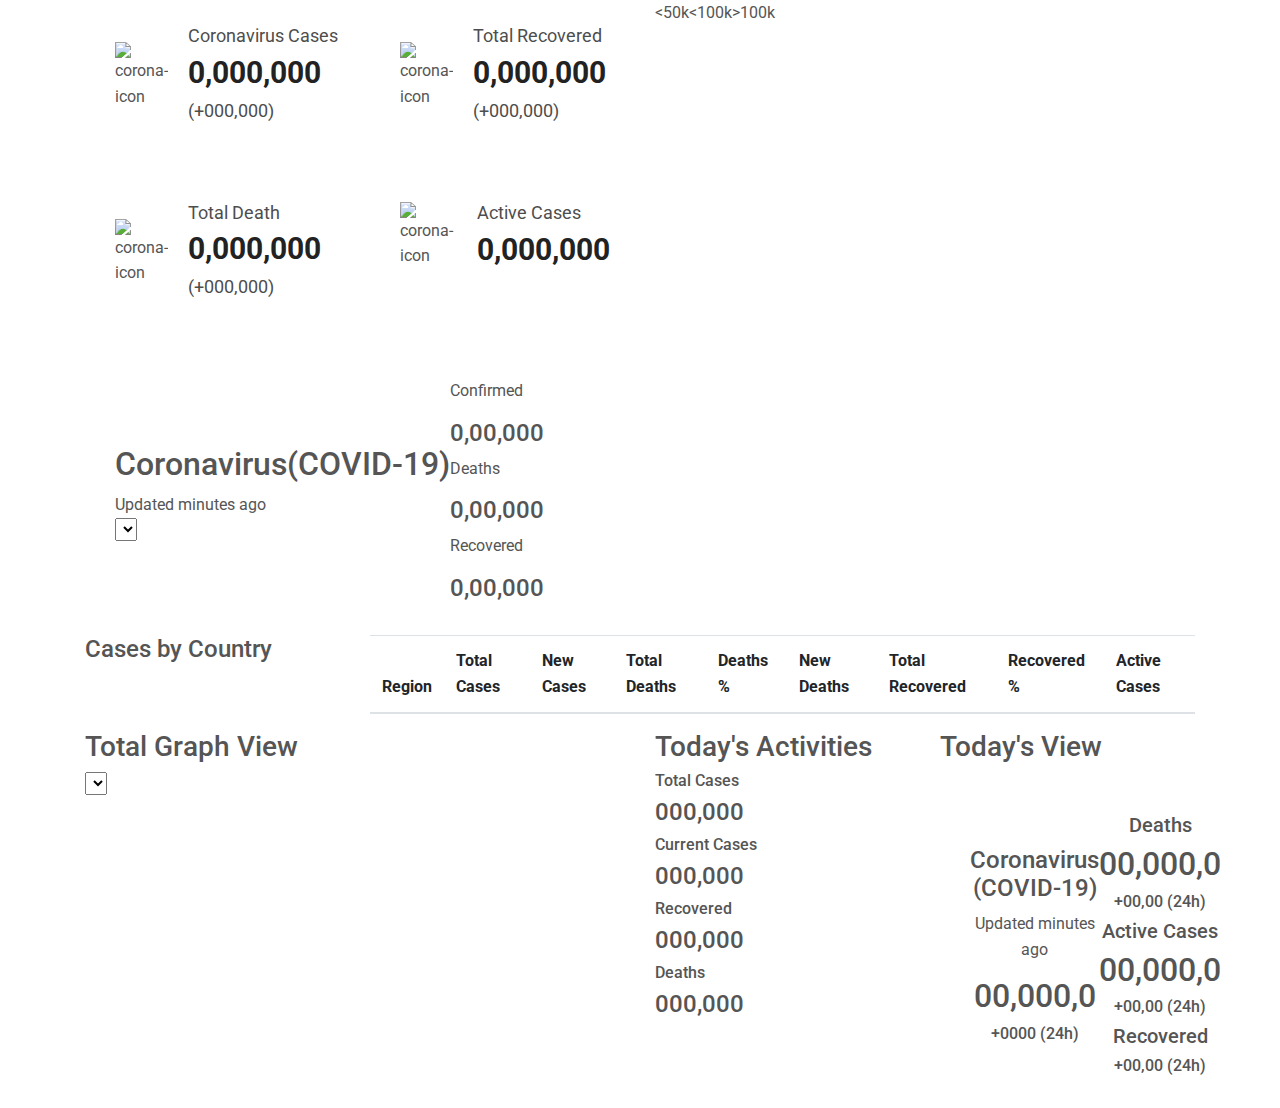
==== DashBoard.html @ 02eff882 "Almost done with the Dashboard and map page with API and effects implemented" ====
<!DOCTYPE html>
<html lang="en">

<head>
    <meta charset="UTF-8">
    <meta name="viewport" content="width=device-width, initial-scale=1.0">
    <meta http-equiv="X-UA-Compatible" content="ie=edge">
    <title>Jibanu - Coronavirus Stats Dashboard Template</title>

    <!--== Favicon ==-->
    <link rel="shortcut icon" href="assets/img/favicon.ico" type="image/x-icon"/>

    <!--== Google Fonts ==-->
    <link href="https://fonts.googleapis.com/css2?family=Roboto:ital,wght@0,400;0,500;0,700;0,900;1,300;1,400&display=swap" rel="stylesheet">

    <!-- build:css assets/css/app.min.css -->
    <!--== jqvmap Min CSS ==-->
    <link href="CSS/" rel="stylesheet" />
    <!--== ChartJS Min CSS ==-->
    <link href="CSS/chart.min.css" rel="stylesheet" />
    <!--== DataTables Min CSS ==-->
    <link href="CSS/datatables.min.css" rel="stylesheet" />
    <!--== Select2 Min CSS ==-->
    <link href="CSS/select2.min.css" rel="stylesheet" />
    <!--== Bootstrap Min CSS ==-->
    <link href="CSS/bootstrap.min.css" rel="stylesheet" />

    <!--== Main Style CSS ==-->
    <link href="CSS/style.css" rel="stylesheet" />
    <!-- endbuild -->

    <!--[if lt IE 9]>
    <script src="//oss.maxcdn.com/html5shiv/3.7.2/html5shiv.min.js"></script>
    <script src="//oss.maxcdn.com/respond/1.4.2/respond.min.js"></script>
    <![endif]-->
</head>

<body>
    <!--== Start Main Content Wrapper ==-->
    <main class="main-content-wrapper">
        <div class="content-section-1">
            <div class="container">
                <div class="row">
                    <div class="col-xl-6">
                        <div class="row mtn-25 worldwide-stats">
                            <div class="col-md-6">
                                <div class="tracker-block-style-1">
                                    <div class="tracker-block">
                                        <div class="tracker-block__icon">
                                            <img src="img/corona-icon-red.png" alt="corona-icon" />
                                        </div>
                                        <div class="tracker-block__content">
                                            <h4>Coronavirus Cases</h4>
                                            <h2><span class="cases-no infected">0,000,000</span> <span
                                                    class="new-no">(+<span class="today_infected">000,000</span>)</span>
                                            </h2>
                                        </div>
                                    </div>
                                </div>
                            </div>

                            <div class="col-md-6">
                                <div class="tracker-block-style-1">
                                    <div class="tracker-block">
                                        <div class="tracker-block__icon">
                                            <img src="img/corona-icon-green.png" alt="corona-icon" />
                                        </div>
                                        <div class="tracker-block__content">
                                            <h4>Total Recovered</h4>
                                            <h2><span class="cases-no recovered">0,000,000</span> <span
                                                    class="new-no">(+<span
                                                        class="today_recovered">000,000</span>)</span>
                                            </h2>
                                        </div>
                                    </div>
                                </div>
                            </div>

                            <div class="col-md-6">
                                <div class="tracker-block-style-1">
                                    <div class="tracker-block">
                                        <div class="tracker-block__icon">
                                            <img src="img/corona-icon-red.png" alt="corona-icon" />
                                        </div>
                                        <div class="tracker-block__content">
                                            <h4>Total Death</h4>
                                            <h2><span class="cases-no deaths">0,000,000</span> <span
                                                    class="new-no">(+<span class="today_deaths">000,000</span>)</span>
                                            </h2>
                                        </div>
                                    </div>
                                </div>
                            </div>

                            <div class="col-md-6">
                                <div class="tracker-block-style-1">
                                    <div class="tracker-block">
                                        <div class="tracker-block__icon">
                                            <img src="img/corona-icon-red.png" alt="corona-icon" />
                                        </div>
                                        <div class="tracker-block__content">
                                            <h4>Active Cases</h4>
                                            <h2><span class="cases-no current_cases">0,000,000</span></h2>
                                        </div>
                                    </div>
                                </div>
                            </div>
                        </div>

                        <div class="row">
                            <div class="col-12 country-choose-stats">
                                <div class="tracker-block tracker-block--2">
                                    <div class="tracker-block__header with-option">
                                        <div class="section-head">
                                            <h2>Coronavirus(COVID-19)</h2>
                                            <p>Updated <span class="last-update"></span> minutes ago</p>
                                        </div>
                                        <div class="select-country">
                                            <label for="select1" class="sr-only">Country</label>
                                            <select class="country" id="select1" name="country"></select>
                                        </div>
                                    </div>

                                    <div class="tracker-block__body">
                                        <div class="track-item">
                                            <p class="track-item__title">Confirmed</p>
                                            <h4 class="track-item__no infected">0,00,000</h4>
                                        </div>

                                        <div class="track-item">
                                            <p class="track-item__title track-item__title-deaths">Deaths</p>
                                            <h4 class="track-item__no deaths">0,00,000</h4>
                                        </div>

                                        <div class="track-item">
                                            <p class="track-item__title track-item__title-recovered">Recovered</p>
                                            <h4 class="track-item__no recovered">0,00,000</h4>
                                        </div>
                                    </div>
                                </div>
                            </div>
                        </div>
                    </div>

                    <div class="col-xl-6">
                        <div class="map-status-wrap" id="map-status-report">
                            <div class="map-status-colors">
                                <ul class="colors d-flex">
                                    <li><span class="min"></span>&#60;50k</li>
                                    <li><span class="mid"></span>&#60;100k</li>
                                    <li><span class="max"></span>&#62;100k</li>
                                </ul>
                            </div>

                            <div class="map-status" id="map-status"></div>
                        </div>
                    </div>
                </div>
            </div>
        </div>

        <div class="content-section-2">
            <div class="container">
                <div class="row">
                    <div class="col-lg-3">
                        <div class="cases-by-country" id="cases-by-country">
                            <div class="cases-by-country__top">
                                <div class="header-content d-flex">
                                    <h4>Cases by Country</h4>
                                </div>
                            </div>

                            <div class="cases-by-country__bottom">
                                <ul class="cases-country-lists"></ul>
                            </div>
                        </div>
                    </div>

                    <div class="col-lg-9">
                        <div class="list-view table-responsive" id="list-view">
                            <table class="list-view__table display table">
                                <thead class="list-view__head">
                                    <tr>
                                        <th>Region</th>
                                        <th>Total Cases</th>
                                        <th>New Cases</th>
                                        <th>Total Deaths</th>
                                        <th>Deaths %</th>
                                        <th>New Deaths</th>
                                        <th>Total Recovered</th>
                                        <th>Recovered %</th>
                                        <th>Active Cases</th>
                                    </tr>
                                </thead>

                                <tbody class="list-view__body"></tbody>
                            </table>
                        </div>
                    </div>
                </div>
            </div>
        </div>

        <div class="content-section-3">
            <div class="container">
                <div class="row">
                    <div class="col-xl-6">
                        <div class="corona-chart-stats report-item mt-0" id="chart-canvas">
                            <div class="chart-status-top">
                                <h3>Total Graph View</h3>

                                <div class="country-select">
                                    <select name="counry"></select>
                                </div>
                            </div>
                            <div class="chart-wrap">
                                <canvas id="chart-canvas" style="width: 100%; height: 100%"></canvas>
                            </div>
                        </div>
                    </div>

                    <div class="col-lg-6 col-xl-3">
                        <div class="today-activities-chart report-item">
                            <h3>Today's Activities</h3>

                            <div class="activities-wrap worldwide-stats">
                                <div class="activities-block">
                                    <div class="activities-block-item">
                                        <h6>Total Cases</h6>
                                        <h4 class="infected">000,000</h4>
                                    </div>
                                    <div class="activities-block-item">
                                        <h6>Current Cases</h6>
                                        <h4 class="current_cases">000,000</h4>
                                    </div>
                                    <div class="activities-block-item">
                                        <h6>Recovered</h6>
                                        <h4 class="recovered">000,000</h4>
                                    </div>
                                    <div class="activities-block-item">
                                        <h6>Deaths</h6>
                                        <h4 class="deaths">000,000</h4>
                                    </div>
                                </div>
                                <div class="charts">
                                    <div class="chart chart--1" data-size="230" data-track-color="#F5F7FB"
                                        data-bar-color="#71A8FF">
                                        <div class="chart chart--2" data-size="175" data-track-color="#FFFFFF"
                                            data-bar-color="#9EC4FF">
                                            <div class="chart chart--3" data-size="120" data-track-color="#FFFFFF"
                                                data-bar-color="#C1D8FC"></div>
                                        </div>
                                    </div>
                                </div>
                            </div>
                        </div>
                    </div>

                    <div class="col-lg-6 col-xl-3">
                        <div class="today-view report-item worldwide-stats">
                            <h3>Today's View</h3>

                            <div class="tracker-block tracker-block--3 text-center">
                                <div class="tracker-block__top">
                                    <h4>Coronavirus (COVID-19)</h4>
                                    <p>Updated <span class="last-update"></span> minutes ago</p>
                                    <h2 class="tracker-block__top-total-cases infected">00,000,0</h2>
                                    <h6 class="new-no">+<span class="today_infected">0000</span> (24h)</h6>
                                </div>

                                <div class="tracker-block__bottom">
                                    <div class="tracker-block__bottom-wrap">
                                        <div class="tracker-block__bottom__item">
                                            <h5 class="tracker-block__bottom__item-title title-deaths">Deaths</h5>
                                            <h2 class="tracker-block__bottom__item-no deaths">00,000,0</h2>
                                            <h6 class="new-no">+<span class="today_deaths">00,00</span> (24h)</h6>
                                        </div>
                                        <div class="tracker-block__bottom__item">
                                            <h5 class="tracker-block__bottom__item-title title-active">Active Cases</h5>
                                            <h2 class="tracker-block__bottom__item-no current_cases">00,000,0</h2>
                                            <h6 class="new-no">+<span class="today_active_cases">00,00</span> (24h)</h6>
                                        </div>
                                    </div>
                                    <div class="tracker-block__bottom__item recovered-item">
                                        <h5 class="tracker-block__bottom__item-title title-recovered">Recovered</h5>
                                        <h2 class="tracker-block__bottom__item-no recovered"></h2>
                                        <h6 class="new-no">+<span class="today_recovered">00,00</span> (24h)</h6>
                                    </div>
                                </div>
                            </div>
                        </div>
                    </div>
                </div>
            </div>
        </div>
    </main>
    <!--== End Main Content Wrapper ==-->

    
    <!--=======================Javascript============================-->
    <!-- build:js assets/js/app.min.js -->
    <!--=== Modernizr Min Js ===-->
    <script src="Javascript/modernizr.min.js"></script>
    <!--=== jQuery Min Js ===-->
    <script src="Javascript/jquery.min.js"></script>
    <!--=== jQuery Migration Min Js ===-->
    <script src="Javascript/jquery-migrate.min.js"></script>
    <!--=== Popper Min Js ===-->
    <script src="Javascript/popper.min.js"></script>
    <!--=== Bootstrap Min Js ===-->
    <script src="Javascript/bootstrap.min.js"></script>
    <!--=== Select2 Min Js ===-->
    <script src="Javascript/select2.full.min.js"></script>
    <!--=== Data Table Min Js ===-->
    <script src="Javascript/datatables.min.js"></script>
    <!--=== ChartJS Min Js ===-->
    <script src="Javascript/chart.min.js"></script>
    <!--=== jQuery Vector Map Min Js ===-->
    <script src="Javascript/jquery.vmap.min.js"></script>
    <!--=== jQuery Vector World Min Js ===-->
    <script src="Javascript/jquery.vmap.world.js"></script>

    <!--=== APP Js ===-->
    <script src="Javascript/api.js"></script>
    <!--=== Active Js ===-->
    <script src="Javascript/active.js"></script>

    <!-- endbuild -->
</body>

</html>
---- CSS/chart.min.css ----
@keyframes chartjs-render-animation{from{opacity:.99}to{opacity:1}}.chartjs-render-monitor{animation:chartjs-render-animation 1ms}.chartjs-size-monitor,.chartjs-size-monitor-expand,.chartjs-size-monitor-shrink{position:absolute;direction:ltr;left:0;top:0;right:0;bottom:0;overflow:hidden;pointer-events:none;visibility:hidden;z-index:-1}.chartjs-size-monitor-expand>div{position:absolute;width:1000000px;height:1000000px;left:0;top:0}.chartjs-size-monitor-shrink>div{position:absolute;width:200%;height:200%;left:0;top:0}
---- CSS/style.css ----
body {
    color: #555555;
    font-size: 16px;
    font-family: "Roboto", sans-serif;
    font-weight: 400;
    line-height: 1.6;
    margin: 0;
}

@media only screen and (max-width: 575.98px) {
    body {
        font-size: 15px;
    }
}

/* Remove text-shadow in selection highlight. */
::-moz-selection {
    background: #f2b636;
    color: #FFFFFF;
    text-shadow: none;
}

::selection {
    background: #f2b636;
    color: #FFFFFF;
    text-shadow: none;
}

/* A better looking default horizontal rule */
hr {
    border: 0;
    border-top: 1px solid #eee;
    -webkit-box-sizing: content-box;
    box-sizing: content-box;
    display: block;
    height: 1px;
    margin: 1em 0;
    padding: 0;
    overflow: visible;
}

/* Remove the gap between audio, canvas, iframes,images, videos */
audio,
canvas,
iframe,
img,
svg,
video {
    vertical-align: middle;
}

/* Remove default fieldset styles. */
fieldset {
    border: 0;
    margin: 0;
    padding: 0;
}

legend {
    -webkit-box-sizing: border-box;
    box-sizing: border-box;
    color: inherit;
    display: table;
    max-width: 100%;
    padding: 0;
    white-space: normal;
}

/* Allow only vertical resizing of textareas. */
textarea {
    resize: vertical;
}

/* Anchor Tag Default Style */
a {
    -webkit-transition: 0.4s;
    -o-transition: 0.4s;
    transition: 0.4s;
    outline: none;
    text-decoration: none;
}

a:hover,
a:active,
a:focus {
    color: inherit;
    outline: none;
    text-decoration: none;
}

textarea:focus,
textarea:active,
input:focus,
input:active {
    outline: none;
}

/* Paragraph Margin */
p {
    margin-bottom: 15px;
}

p:last-child {
    margin-bottom: 0;
}

ul {
    margin: 0;
    padding: 0;
}

ul li {
    list-style: none;
}

strong,
b {
    font-weight: 700;
}

figure {
    margin: 0;
}

img {
    max-width: 100%;
}

button {
    background-color: transparent;
    border: none;
    cursor: pointer;
    outline: none;
    padding: 0;
    -webkit-box-shadow: none;
    box-shadow: none;
    -webkit-transition: 0.4s;
    -o-transition: 0.4s;
    transition: 0.4s;
}

button:active,
button:focus {
    outline: none;
    -webkit-box-shadow: none;
    box-shadow: none;
}

.mtn-25 {
    margin-top: -25px;
}

/*
Header Style
*/
.header-wrapper {
    padding: 20px 0;
}

@media only screen and (max-width: 767.98px) {
    .header-wrapper {
        text-align: center;
        padding: 10px 0;
    }
}

.last-update-wrap {
    color: #4D4D4D;
    font-size: 14px;
    font-style: italic;
    font-weight: 300;
    text-align: center;
}

@media only screen and (min-width: 768px) and (max-width: 991.98px) {
    .last-update-wrap {
        text-align: left;
    }
}

@media only screen and (max-width: 767.98px) {
    .menubar {
        margin: 10px 0;
    }
}

.menubar .nav {
    -webkit-box-pack: end;
    -webkit-justify-content: flex-end;
    -ms-flex-pack: end;
    justify-content: flex-end;
}

@media only screen and (max-width: 767.98px) {
    .menubar .nav {
        -webkit-box-pack: center;
        -webkit-justify-content: center;
        -ms-flex-pack: center;
        justify-content: center;
    }
}

.menubar .nav li:not(:last-child) {
    margin-right: 70px;
}

@media only screen and (min-width: 992px) and (max-width: 1199.98px) {
    .menubar .nav li:not(:last-child) {
        margin-right: 30px;
    }
}

@media only screen and (max-width: 767.98px) {
    .menubar .nav li:not(:last-child) {
        margin-right: 20px;
    }
}

.menubar .nav li a {
    font-weight: 500;
    color: #171717;
}

@media only screen and (max-width: 767.98px) {
    .logo-wrap {
        margin-bottom: 15px;
    }
}

@media only screen and (min-width: 768px) and (max-width: 991.98px) {
    .logo-wrap {
        text-align: center;
        margin-bottom: 20px;
    }
}

/*=========================
Tracker Block Style
============================*/
.tracker-block {
    background-color: #FFFFFF;
    display: -webkit-box;
    display: -webkit-flex;
    display: -ms-flexbox;
    display: flex;
    -webkit-box-align: center;
    -webkit-align-items: center;
    -ms-flex-align: center;
    align-items: center;
    margin-top: 25px;
    padding: 25px 0 25px 30px;
}

.tracker-block__icon {
    -webkit-flex-basis: 57px;
    -ms-flex-preferred-size: 57px;
    flex-basis: 57px;
    width: 57px;
    margin-right: 20px;
}

.tracker-block__content h4 {
    color: #4D4D4D;
    font-size: 18px;
    font-weight: 400;
}

.tracker-block__content h2 {
    color: #222222;
    font-size: 30px;
    font-weight: 700;
    margin-bottom: 0;
}

.tracker-block__content h2 .new-no {
    color: #4D4D4D;
    font-size: 18px;
    font-weight: 400;
    vertical-align: middle;
}
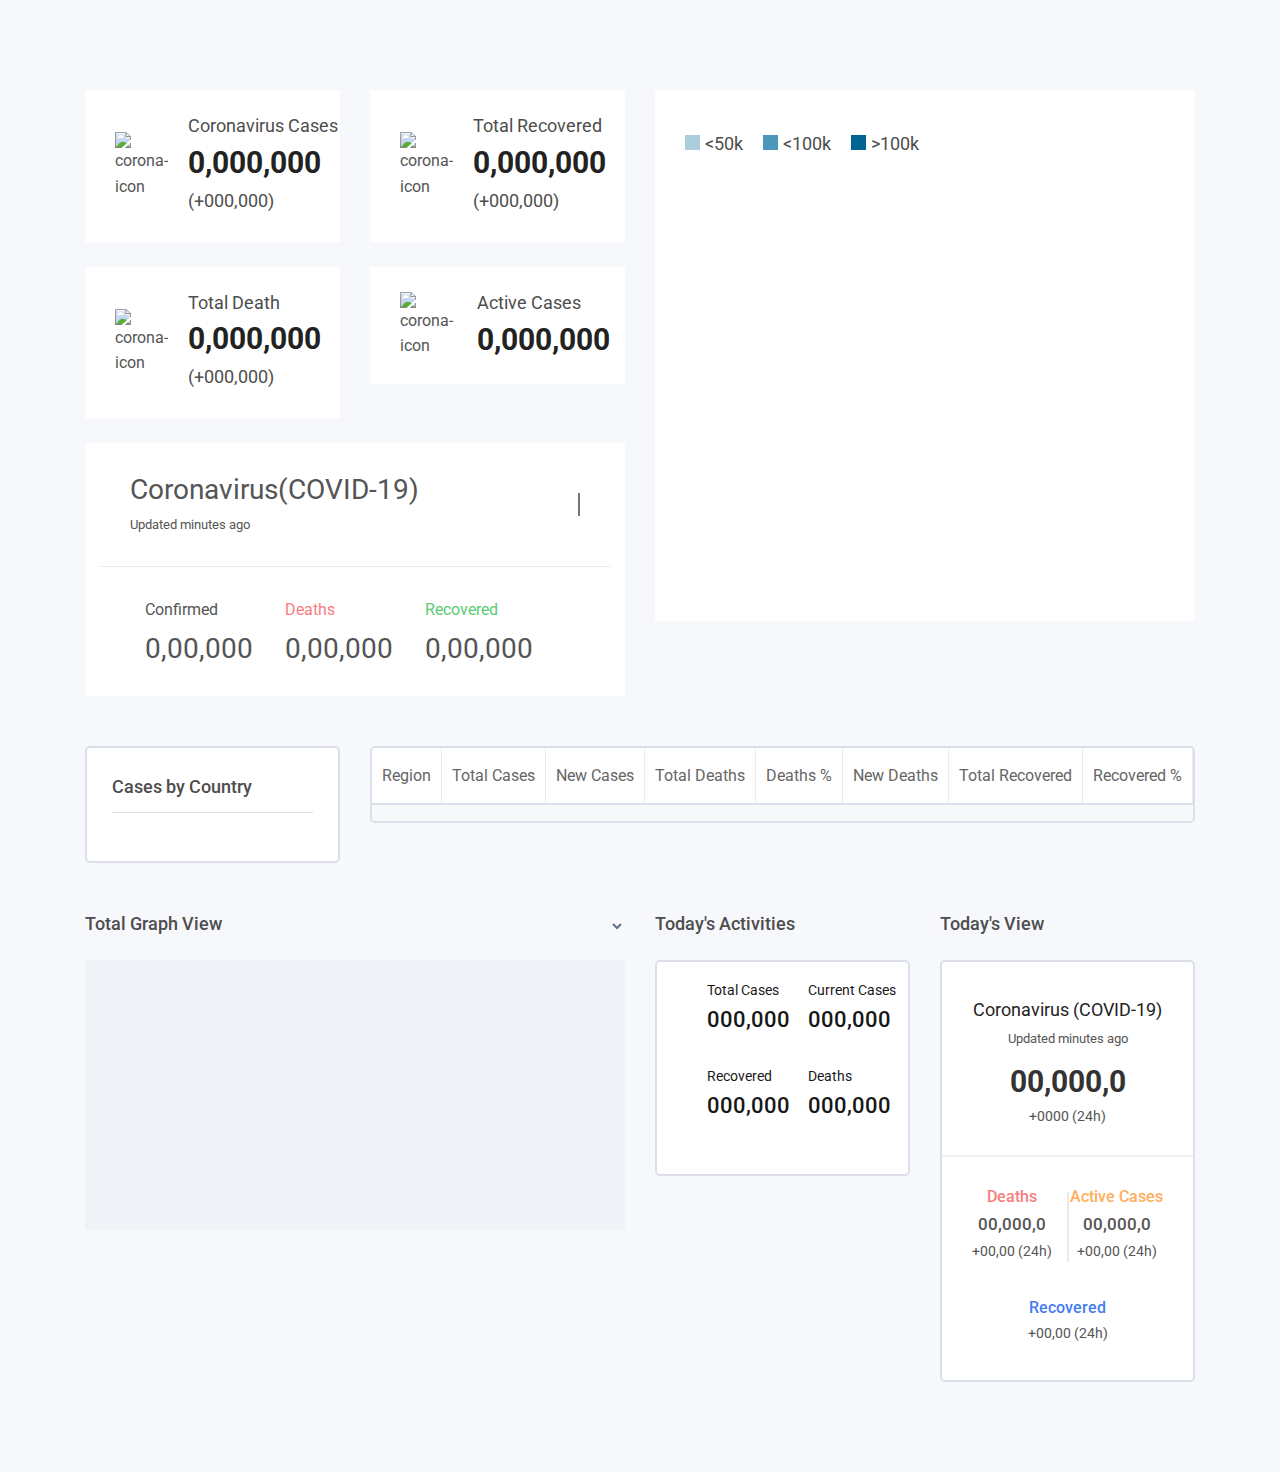
==== commit 625150d9: "Changes made to some of the pages" ====
--- a/DashBoard.html
+++ b/DashBoard.html
@@ -15,7 +15,7 @@
 
     <!-- build:css assets/css/app.min.css -->
     <!--== jqvmap Min CSS ==-->
-    <link href="CSS/" rel="stylesheet" />
+    <link href="CSS/jqvmap.min.css" rel="stylesheet" />
     <!--== ChartJS Min CSS ==-->
     <link href="CSS/chart.min.css" rel="stylesheet" />
     <!--== DataTables Min CSS ==-->
--- a/CSS/jqvmap.min.css
+++ b/CSS/jqvmap.min.css
@@ -0,0 +1 @@
+.jqvmap-label,.jqvmap-pin{pointer-events:none}.jqvmap-label{position:absolute;display:none;-webkit-border-radius:3px;-moz-border-radius:3px;border-radius:3px;background:#292929;color:#fff;font-family:sans-serif,Verdana;font-size:smaller;padding:3px}.jqvmap-zoomin,.jqvmap-zoomout{position:absolute;left:10px;-webkit-border-radius:3px;-moz-border-radius:3px;border-radius:3px;background:#000;padding:3px;color:#fff;width:10px;height:10px;cursor:pointer;line-height:10px;text-align:center}.jqvmap-zoomin{top:10px}.jqvmap-zoomout{top:30px}.jqvmap-region{cursor:pointer}.jqvmap-ajax_response{width:100%;height:500px}
--- a/CSS/style.css
+++ b/CSS/style.css
@@ -277,4 +277,1312 @@
     font-size: 18px;
     font-weight: 400;
     vertical-align: middle;
+}
+
+.tracker-block__header {
+    border-bottom: 1px solid #ECECEC;
+    color: #555555;
+    font-size: 13px;
+    padding: 30px;
+}
+
+@media only screen and (max-width: 767.98px) {
+    .tracker-block__header {
+        padding: 45px 30px 35px;
+    }
+}
+
+.tracker-block__header h2 {
+    font-size: 28px;
+    font-weight: 400;
+    color: #555555;
+}
+
+@media only screen and (max-width: 575.98px),
+only screen and (min-width: 768px) and (max-width: 991.98px) {
+    .tracker-block__header h2 {
+        font-size: 24px;
+    }
+}
+
+.tracker-block__header p {
+    margin-bottom: 0;
+}
+
+.tracker-block__header.with-option {
+    display: -webkit-box;
+    display: -webkit-flex;
+    display: -ms-flexbox;
+    display: flex;
+    -webkit-box-pack: justify;
+    -webkit-justify-content: space-between;
+    -ms-flex-pack: justify;
+    justify-content: space-between;
+    -webkit-box-align: center;
+    -webkit-align-items: center;
+    -ms-flex-align: center;
+    align-items: center;
+}
+
+@media only screen and (max-width: 767.98px) {
+    .tracker-block__header.with-option {
+        -webkit-flex-wrap: wrap;
+        -ms-flex-wrap: wrap;
+        flex-wrap: wrap;
+    }
+}
+
+.tracker-block__header.with-option .select-country {
+    position: relative;
+}
+
+@media only screen and (max-width: 767.98px) {
+    .tracker-block__header.with-option .select-country {
+        margin-top: 20px;
+    }
+}
+
+.tracker-block__header.with-option .select-country select {
+    appearance: none;
+    -webkit-appearance: none;
+    -moz-appearance: none;
+}
+
+.tracker-block__body {
+    display: -webkit-box;
+    display: -webkit-flex;
+    display: -ms-flexbox;
+    display: flex;
+    -webkit-flex-wrap: wrap;
+    -ms-flex-wrap: wrap;
+    flex-wrap: wrap;
+    padding: 30px 45px;
+}
+
+@media only screen and (max-width: 767.98px) {
+    .tracker-block__body {
+        padding: 30px;
+    }
+}
+
+.tracker-block .track-item {
+    -webkit-flex-basis: calc(100% / 3);
+    -ms-flex-preferred-size: calc(100% / 3);
+    flex-basis: calc(100% / 3);
+    width: calc(100% / 3);
+}
+
+@media only screen and (max-width: 767.98px) {
+    .tracker-block .track-item {
+        -webkit-flex-basis: 100%;
+        -ms-flex-preferred-size: 100%;
+        flex-basis: 100%;
+        width: 100%;
+    }
+
+    .tracker-block .track-item:not(:last-child) {
+        margin-bottom: 30px;
+    }
+}
+
+.tracker-block .track-item:last-child {
+    border-right: 0;
+    margin-right: 0;
+}
+
+.tracker-block .track-item__title,
+.tracker-block .track-item__no {
+    font-weight: 400;
+    color: #555555;
+}
+
+.tracker-block .track-item__title {
+    font-size: 16px;
+    margin-bottom: 10px;
+}
+
+.tracker-block .track-item__title-deaths {
+    color: #F87D7D;
+}
+
+.tracker-block .track-item__title-recovered {
+    color: #5BCC75;
+}
+
+.tracker-block .track-item__title-active {
+    color: #5B7CFF;
+}
+
+.tracker-block .track-item__no {
+    font-size: 28px;
+    margin-bottom: 0;
+}
+
+.tracker-block--2 {
+    display: block;
+    padding: 0 15px;
+}
+
+.tracker-block--3 {
+    background-color: #FFFFFF;
+    border: 2px solid #DBDFEA;
+    border-radius: 5px;
+    display: block;
+    padding: 0;
+    margin-top: 0;
+}
+
+.tracker-block--3 .tracker-block__top {
+    border-bottom: 2px solid #EFEFEF;
+    color: #555555;
+    font-size: 13px;
+    padding: 37px 30px 30px;
+}
+
+.tracker-block--3 .tracker-block__top h4 {
+    color: #222222;
+    font-weight: 400;
+    font-size: 18px;
+}
+
+.tracker-block--3 .tracker-block__top-total-cases {
+    font-weight: 700;
+    font-size: 30px;
+    color: #333333;
+}
+
+.tracker-block--3 .tracker-block__top-title {
+    color: #768BB4;
+    font-weight: 500;
+    font-size: 16px;
+    margin-bottom: 0;
+}
+
+.tracker-block--3 .tracker-block__top .new-no {
+    font-size: 14px;
+    font-weight: 400;
+    margin-bottom: 0;
+}
+
+.tracker-block--3 .tracker-block__bottom {
+    padding: 30px;
+}
+
+.tracker-block--3 .tracker-block__bottom-wrap {
+    display: -webkit-box;
+    display: -webkit-flex;
+    display: -ms-flexbox;
+    display: flex;
+    -webkit-box-pack: justify;
+    -webkit-justify-content: space-between;
+    -ms-flex-pack: justify;
+    justify-content: space-between;
+    max-width: 450px;
+    margin: auto;
+    position: relative;
+}
+
+.tracker-block--3 .tracker-block__bottom-wrap:before {
+    content: "";
+    background-color: #E9E9E9;
+    width: 2px;
+    height: 70px;
+    position: absolute;
+    left: 50%;
+    top: 50%;
+    -webkit-transform: translate(-50%, -50%);
+    -ms-transform: translate(-50%, -50%);
+    transform: translate(-50%, -50%);
+}
+
+.tracker-block--3 .tracker-block__bottom__item-title {
+    font-size: 16px;
+}
+
+.tracker-block--3 .tracker-block__bottom__item-title.title-deaths {
+    color: #F87D7D;
+}
+
+.tracker-block--3 .tracker-block__bottom__item-title.title-active {
+    color: #FFAD5B;
+}
+
+.tracker-block--3 .tracker-block__bottom__item-title.title-recovered {
+    color: #437CEF;
+}
+
+.tracker-block--3 .tracker-block__bottom__item-no {
+    font-size: 17px;
+    color: #555555;
+}
+
+.tracker-block--3 .tracker-block__bottom__item .new-no {
+    font-size: 14px;
+    font-weight: 400;
+}
+
+.tracker-block--3 .tracker-block__bottom__item.recovered-item {
+    margin-top: 30px;
+}
+
+.tracker-block--4 {
+    background-color: #222229;
+    border-radius: 0;
+    -webkit-box-shadow: none;
+    box-shadow: none;
+    width: 375px;
+    height: 100vh;
+    padding: 50px;
+    margin-top: 0;
+    overflow-x: auto;
+}
+
+@media only screen and (max-width: 575.98px) {
+    .tracker-block--4 {
+        width: 100%;
+    }
+}
+
+.tracker-block--4 .tracker-block__body {
+    display: block;
+    padding: 0;
+}
+
+.tracker-block--4 .tracker-block__body .track-item {
+    width: 100%;
+    border-right: 0;
+    margin-right: 0;
+}
+
+.tracker-block--4 .tracker-block__body .track-item:not(:last-child) {
+    margin-bottom: 23px;
+    padding-bottom: 25px;
+    border-bottom: 1px solid #707070;
+}
+
+.tracker-block--4 .tracker-block__body .track-item__title,
+.tracker-block--4 .tracker-block__body .track-item__no {
+    color: #EFEFEF;
+    text-transform: uppercase;
+}
+
+.tracker-block--4 .tracker-block__body .track-item__title {
+    font-size: 16px;
+}
+
+.tracker-block--4 .tracker-block__body .track-item__no {
+    font-size: 30px;
+}
+
+.tracker-block--5 {
+    background-color: #222229;
+    border-radius: 200px;
+    padding: 32px 50px;
+    -webkit-box-shadow: none;
+    box-shadow: none;
+    display: -webkit-box;
+    display: -webkit-flex;
+    display: -ms-flexbox;
+    display: flex;
+    -webkit-flex-wrap: wrap;
+    -ms-flex-wrap: wrap;
+    flex-wrap: wrap;
+}
+
+@media only screen and (min-width: 992px) and (max-width: 1199.98px),
+only screen and (max-width: 767.98px) {
+    .tracker-block--5 {
+        border-radius: 10px;
+    }
+}
+
+@media only screen and (max-width: 767.98px) {
+    .tracker-block--5 {
+        padding-left: 25px;
+        padding-right: 25px;
+    }
+}
+
+.tracker-block--5 .track-item {
+    -webkit-flex-basis: calc(25% - 20px);
+    -ms-flex-preferred-size: calc(25% - 20px);
+    flex-basis: calc(25% - 20px);
+}
+
+@media only screen and (min-width: 992px) and (max-width: 1199.98px) {
+    .tracker-block--5 .track-item {
+        margin-bottom: 30px;
+    }
+}
+
+@media only screen and (min-width: 992px) and (max-width: 1199.98px),
+only screen and (max-width: 767.98px) {
+    .tracker-block--5 .track-item:nth-child(1n+3) {
+        margin-bottom: 0;
+    }
+}
+
+.tracker-block--5 .track-item:not(:last-child) {
+    margin-right: 20px;
+}
+
+@media only screen and (min-width: 992px) and (max-width: 1199.98px),
+only screen and (max-width: 767.98px) {
+    .tracker-block--5 .track-item:not(:last-child) {
+        margin-right: 0;
+    }
+}
+
+@media only screen and (min-width: 992px) and (max-width: 1199.98px),
+only screen and (max-width: 767.98px) {
+    .tracker-block--5 .track-item {
+        -webkit-flex-basis: 50%;
+        -ms-flex-preferred-size: 50%;
+        flex-basis: 50%;
+    }
+}
+
+.tracker-block--5 .track-item__title,
+.tracker-block--5 .track-item__no,
+.tracker-block--5 .track-item__new {
+    color: #FFFFFF;
+    font-size: 13px;
+}
+
+.tracker-block--5 .track-item__title {
+    margin-bottom: 5px;
+}
+
+.tracker-block--5 .track-item__no {
+    font-size: 20px;
+    font-weight: 700;
+    margin-bottom: 10px;
+}
+
+.tracker-block--5 .track-item__new {
+    margin-bottom: 0;
+}
+
+.tracker-block--5.bg-yellow {
+    background-color: #FFC260;
+}
+
+.tracker-block--6 {
+    -webkit-box-shadow: 0 3px 30px rgba(0, 0, 0, 0.16);
+    box-shadow: 0 3px 30px rgba(0, 0, 0, 0.16);
+    padding: 0;
+}
+
+.tracker-block--6 .tracker-block__body {
+    padding: 0;
+    width: 100%;
+}
+
+.tracker-block--6 .tracker-block__body .track-item {
+    margin-right: 0;
+    -webkit-flex-basis: calc(100% / 3);
+    -ms-flex-preferred-size: calc(100% / 3);
+    flex-basis: calc(100% / 3);
+    width: calc(100% / 3);
+    padding: 75px 0 50px;
+    border-right: 1px solid #ECECEC;
+}
+
+@media only screen and (max-width: 767.98px),
+only screen and (min-width: 768px) and (max-width: 991.98px) {
+    .tracker-block--6 .tracker-block__body .track-item {
+        -webkit-flex-basis: calc(100% / 1);
+        -ms-flex-preferred-size: calc(100% / 1);
+        flex-basis: calc(100% / 1);
+        width: calc(100% / 1);
+        padding-top: 0;
+        padding-bottom: 0;
+    }
+}
+
+.tracker-block--6 .tracker-block__body .track-item__title {
+    font-weight: 500;
+}
+
+.tracker-block--6 .tracker-block__body .track-item__no {
+    font-size: 40px;
+}
+
+@media only screen and (max-width: 767.98px) {
+    .tracker-block--6 .tracker-block__body .track-item__no {
+        font-size: 30px;
+    }
+}
+
+@media only screen and (max-width: 767.98px) {
+    .tracker-block--6 .tracker-block__body .track-item:first-child {
+        padding-top: 50px;
+    }
+}
+
+@media only screen and (min-width: 768px) and (max-width: 991.98px) {
+    .tracker-block--6 .tracker-block__body .track-item:first-child {
+        padding-top: 60px;
+    }
+}
+
+.tracker-block--6 .tracker-block__body .track-item:last-child {
+    border-right: 0;
+}
+
+@media only screen and (max-width: 767.98px) {
+    .tracker-block--6 .tracker-block__body .track-item:last-child {
+        padding-bottom: 40px;
+    }
+}
+
+@media only screen and (min-width: 768px) and (max-width: 991.98px) {
+    .tracker-block--6 .tracker-block__body .track-item:last-child {
+        padding-bottom: 60px;
+    }
+}
+
+@media only screen and (min-width: 768px) and (max-width: 991.98px) {
+    .tracker-block--6 .tracker-block__body .track-item:not(:last-child) {
+        margin-bottom: 60px;
+    }
+}
+
+.tracker-block--6 .tracker-block__body .track-item-report {
+    border-bottom: 1px solid #ECECEC;
+    margin-bottom: 30px;
+    padding-bottom: 65px;
+}
+
+@media only screen and (max-width: 767.98px),
+only screen and (min-width: 768px) and (max-width: 991.98px) {
+    .tracker-block--6 .tracker-block__body .track-item-report {
+        padding-bottom: 30px;
+    }
+}
+
+.tracker-block--6 .tracker-block__body .track-item-chart .track-item__title {
+    margin-bottom: 20px;
+}
+
+.tracker-block--6 .tracker-block__body .track-item-report,
+.tracker-block--6 .tracker-block__body .track-item-chart {
+    padding-right: 30px;
+    padding-left: 50px;
+}
+
+@media only screen and (min-width: 768px) and (max-width: 991.98px) {
+
+    .tracker-block--6 .tracker-block__body .track-item-report,
+    .tracker-block--6 .tracker-block__body .track-item-chart {
+        padding-right: 40px;
+        padding-left: 40px;
+    }
+}
+
+@media only screen and (max-width: 767.98px) {
+
+    .tracker-block--6 .tracker-block__body .track-item-report,
+    .tracker-block--6 .tracker-block__body .track-item-chart {
+        padding-right: 20px;
+        padding-left: 20px;
+    }
+}
+
+.cases-by-country {
+    background-color: #FFFFFF;
+    border-radius: 5px;
+    border: 2px solid #DBDFEA;
+    padding: 28px 10px;
+}
+
+@media only screen and (max-width: 767.98px),
+only screen and (min-width: 768px) and (max-width: 991.98px) {
+    .cases-by-country {
+        margin-bottom: 30px;
+    }
+}
+
+.cases-by-country__top {
+    position: relative;
+    margin: 0 15px 20px;
+}
+
+.cases-by-country__top .header-content {
+    -webkit-box-pack: justify;
+    -webkit-justify-content: space-between;
+    -ms-flex-pack: justify;
+    justify-content: space-between;
+    border-bottom: 1px solid #DBDFEA;
+}
+
+.cases-by-country__top h4 {
+    color: #4D4D4D;
+    font-size: 18px;
+    font-weight: 500;
+    margin-bottom: 0;
+    padding-bottom: 15px;
+}
+
+.cases-country-lists {
+    max-height: 635px;
+    overflow-x: hidden;
+    overflow-y: auto;
+}
+
+.cases-country-lists::-webkit-scrollbar {
+    width: 8px;
+}
+
+.cases-country-lists::-webkit-scrollbar-track {
+    background: #f1f1f1;
+}
+
+.cases-country-lists::-webkit-scrollbar-thumb {
+    background: #888;
+}
+
+.cases-country-lists::-webkit-scrollbar-thumb:hover {
+    background: #555;
+}
+
+.cases-country-lists li {
+    border-radius: 5px;
+    color: #4D4D4D;
+    font-size: 14px;
+    display: -webkit-box;
+    display: -webkit-flex;
+    display: -ms-flexbox;
+    display: flex;
+    -webkit-box-align: center;
+    -webkit-align-items: center;
+    -ms-flex-align: center;
+    align-items: center;
+    -webkit-box-pack: justify;
+    -webkit-justify-content: space-between;
+    -ms-flex-pack: justify;
+    justify-content: space-between;
+    padding: 10px 15px;
+    -webkit-transition: 0.4s;
+    -o-transition: 0.4s;
+    transition: 0.4s;
+}
+
+.cases-country-lists li:not(:last-child) {
+    margin-bottom: 5px;
+}
+
+.cases-country-lists li:hover {
+    background-color: #E6EDF6;
+}
+
+.cases-country-lists li .country-name {
+    font-weight: 400;
+    font-size: 14px;
+    margin-bottom: 0;
+}
+
+.btn-show-all,
+.btn-collapse {
+    border: 1px solid #DBDFEA;
+    border-radius: 25px;
+    -webkit-box-shadow: 0 0 8px rgba(0, 0, 0, 0.1);
+    box-shadow: 0 0 8px rgba(0, 0, 0, 0.1);
+    font-size: 14px;
+    text-align: center;
+    max-width: 200px;
+    width: 100%;
+    height: 50px;
+    line-height: 50px;
+    margin-top: 20px;
+}
+
+.btn-collapse {
+    display: none;
+}
+
+.search-box {
+    -webkit-box-shadow: 0 0 8px rgba(0, 0, 0, 0.1);
+    box-shadow: 0 0 8px rgba(0, 0, 0, 0.1);
+    padding: 10px;
+    border-radius: 3px;
+    position: absolute;
+    width: 100%;
+    left: 0;
+    top: -17px;
+    background: #FFFFFF;
+}
+
+.search-box label {
+    margin-bottom: 0;
+    display: block;
+}
+
+.search-box input {
+    border: 1px solid #DBDFEA;
+    border-radius: 3px;
+    display: block;
+    padding: 5px 10px;
+    width: 100%;
+}
+
+.list-view {
+    background-color: #F7F8FA;
+    border: 2px solid #DBDFEA;
+    border-radius: 5px;
+}
+
+.list-view__head {
+    background-color: #ffffff;
+    border-radius: 5px;
+    border-bottom: 2px solid #DBDFEA;
+}
+
+.list-view__head tr th {
+    border: none;
+    border-right: 1px solid #EBEBEB;
+    border-bottom: 0 !important;
+    font-size: 16px;
+    font-weight: 400;
+    color: #666666;
+    text-align: center;
+    padding: 15px 10px !important;
+    white-space: nowrap;
+}
+
+.list-view__head tr th:last-child {
+    border-right: none;
+}
+
+.list-view__body tr {
+    padding: 0 10px;
+}
+
+.list-view__body tr.worldwide-item td {
+    background-color: #E6EDF6 !important;
+}
+
+.list-view__body tr td {
+    text-align: center;
+    font-size: 16px;
+    font-weight: 400;
+    color: #666666;
+    background-color: #F7F8FA !important;
+    border-top: 0 !important;
+    border-bottom: 2px solid #C4E7F0;
+    padding: 16px 0 !important;
+    white-space: nowrap;
+}
+
+.list-view__body tr td:first-child {
+    text-align: left;
+    padding-left: 15px !important;
+}
+
+.list-view__body tr td img {
+    width: 30px;
+    margin-right: 15px;
+}
+
+.list-view__table {
+    position: relative;
+}
+
+.list-view .dataTables_filter {
+    margin-top: 10px;
+    margin-right: 10px;
+}
+
+.list-view .dataTables_filter input {
+    border: 1px solid #C4E7F0;
+    padding: 5px 10px;
+    width: 300px;
+    outline: none;
+}
+
+.list-view .dataTables_length {
+    display: none;
+}
+
+.list-view .dataTables_length select {
+    border: 1px solid #C4E7F0;
+    padding: 5px 10px;
+    outline: none;
+    margin: 0 5px;
+}
+
+.list-view .dataTables_wrapper .dataTables_paginate {
+    padding-top: 0;
+    padding-bottom: 10px;
+}
+
+.list-view .dataTables_wrapper .dataTables_paginate a.paginate_button {
+    background-color: transparent;
+    border: 1px solid #C4E7F0 !important;
+    display: inline-block;
+    margin: 0 5px;
+    padding: 3px 10px;
+    font-size: 13px;
+    -webkit-transition: 0.4s;
+    -o-transition: 0.4s;
+    transition: 0.4s;
+}
+
+.list-view .dataTables_wrapper .dataTables_paginate a.paginate_button:hover {
+    background: #0F0D1A !important;
+    border-color: #0F0D1A !important;
+}
+
+.list-view .dataTables_wrapper .dataTables_paginate a.paginate_button.current {
+    background: #0F0D1A !important;
+    border-color: #0F0D1A !important;
+    color: #FFFFFF !important;
+}
+
+.list-view .dataTables_wrapper .dataTables_paginate a.paginate_button.current:hover {
+    color: #fff !important;
+}
+
+.list-view .dataTables_wrapper .dataTables_paginate a.paginate_button.previous,
+.list-view .dataTables_wrapper .dataTables_paginate a.paginate_button.next {
+    text-indent: -9999px;
+    position: relative;
+    height: 28px;
+    width: 29px;
+}
+
+.list-view .dataTables_wrapper .dataTables_paginate a.paginate_button.previous:before,
+.list-view .dataTables_wrapper .dataTables_paginate a.paginate_button.next:before {
+    text-indent: 0;
+    left: 8px;
+    top: 5px;
+    position: absolute;
+}
+
+.list-view .dataTables_wrapper .dataTables_paginate a.paginate_button.previous.disabled,
+.list-view .dataTables_wrapper .dataTables_paginate a.paginate_button.next.disabled {
+    opacity: 0.3;
+    pointer-events: none;
+}
+
+.list-view .dataTables_wrapper .dataTables_paginate a.paginate_button.previous:before {
+    content: '<';
+}
+
+.list-view .dataTables_wrapper .dataTables_paginate a.paginate_button.next:before {
+    content: '>';
+    left: 9px;
+}
+
+.list-view .dataTables_wrapper .dataTables_paginate .ellipsis {
+    padding: 0;
+    width: 20px;
+    text-align: center;
+}
+
+.list-view .dataTables_wrapper .dataTables_info {
+    padding-top: 0;
+    padding-left: 15px;
+}
+
+.list-view table.dataTable.display tbody tr.odd>.sorting_1,
+.list-view table.dataTable.order-column.stripe tbody tr.odd>.sorting_1 {
+    background-color: transparent;
+}
+
+.list-view table.dataTable.no-footer {
+    border: none;
+    margin-bottom: 10px;
+}
+
+.list-view table.dataTable thead .sorting_asc,
+.list-view table.dataTable thead .sorting_desc,
+.list-view table.dataTable thead .sorting {
+    background-image: none;
+}
+
+.activities-wrap {
+    background-color: #FFFFFF;
+    padding: 20px 0 20px 50px;
+    border: 2px solid #DBDFEA;
+    border-radius: 5px;
+}
+
+.activities-block {
+    display: -webkit-box;
+    display: -webkit-flex;
+    display: -ms-flexbox;
+    display: flex;
+    -webkit-flex-wrap: wrap;
+    -ms-flex-wrap: wrap;
+    flex-wrap: wrap;
+    -webkit-box-pack: justify;
+    -webkit-justify-content: space-between;
+    -ms-flex-pack: justify;
+    justify-content: space-between;
+    margin-bottom: 35px;
+}
+
+.activities-block-item {
+    -webkit-flex-basis: 50%;
+    -ms-flex-preferred-size: 50%;
+    flex-basis: 50%;
+    width: 50%;
+}
+
+.activities-block-item:nth-child(1n+3) {
+    margin-top: 35px;
+}
+
+.activities-block-item h6 {
+    color: #171717;
+    font-size: 14px;
+    font-weight: 400;
+}
+
+.activities-block-item h4 {
+    font-size: 22px;
+    color: #171717;
+    margin-bottom: 0;
+}
+
+.chart--2,
+.chart--3 {
+    position: absolute;
+}
+
+.chart--1 {
+    position: relative;
+}
+
+.chart--2 {
+    top: 28px;
+    left: 28px;
+}
+
+.chart--3 {
+    top: 28px;
+    left: 28px;
+}
+
+.chart-wrap canvas {
+    background-color: #EFF3F8;
+}
+
+.chart-status-top {
+    display: -webkit-box;
+    display: -webkit-flex;
+    display: -ms-flexbox;
+    display: flex;
+    -webkit-box-pack: justify;
+    -webkit-justify-content: space-between;
+    -ms-flex-pack: justify;
+    justify-content: space-between;
+}
+
+@media only screen and (max-width: 767.98px) {
+    .chart-status-top {
+        display: block;
+        margin-bottom: 20px;
+    }
+}
+
+.chart-status-top .country-select select {
+    background-color: transparent;
+    border: none;
+    color: #617287;
+    font-size: 14px;
+    outline: none;
+}
+
+.corona-chart-stats {
+    margin-bottom: 50px;
+}
+
+.map-status-wrap {
+    background-color: #FFFFFF;
+    padding: 40px 30px;
+}
+
+@media only screen and (max-width: 767.98px),
+only screen and (min-width: 768px) and (max-width: 991.98px),
+only screen and (min-width: 992px) and (max-width: 1199.98px) {
+    .map-status-wrap {
+        margin-top: 30px;
+    }
+}
+
+.map-status-wrap .map-status {
+    height: 400px;
+    width: 100%;
+}
+
+@media only screen and (max-width: 767.98px) {
+    .map-status-wrap .map-status {
+        height: 250px;
+    }
+}
+
+.map-status-colors {
+    margin-bottom: 22px;
+}
+
+.map-status-colors .colors {
+    -webkit-box-align: center;
+    -webkit-align-items: center;
+    -ms-flex-align: center;
+    align-items: center;
+}
+
+.map-status-colors .colors li {
+    font-size: 18px;
+    color: #4D4D4D;
+}
+
+.map-status-colors .colors li:not(:last-child) {
+    margin-right: 20px;
+}
+
+.map-status-colors .colors li span {
+    display: inline-block;
+    height: 15px;
+    width: 15px;
+    margin-right: 5px;
+}
+
+.map-status-colors .colors li span.min {
+    background-color: #ACCDDC;
+}
+
+.map-status-colors .colors li span.mid {
+    background-color: #4A97B9;
+}
+
+.map-status-colors .colors li span.max {
+    background-color: #006491;
+}
+
+.map-content-wrap {
+    position: absolute;
+    left: 0;
+    top: 0;
+}
+
+@media only screen and (max-width: 767.98px) {
+    .map-content-wrap {
+        position: static;
+        width: 100%;
+        height: 500px;
+    }
+}
+
+.map-content-wrap .tracker-block__body {
+    height: 100%;
+}
+
+.map-content-wrap::-webkit-scrollbar {
+    width: 5px;
+}
+
+.map-content-wrap::-webkit-scrollbar-track {
+    background: #f1f1f1;
+}
+
+.map-content-wrap::-webkit-scrollbar-thumb {
+    background: #888;
+}
+
+.map-content-wrap::-webkit-scrollbar-thumb:hover {
+    background: #555;
+}
+
+.map-content-wrap .select-country {
+    margin-bottom: 40px;
+}
+
+.map-content-wrap .select-country .dropdown-toggle {
+    color: #FFFFFF;
+}
+
+.map-content-wrap .select2-selection--single {
+    background-color: transparent;
+}
+
+.map-content-wrap .select2-selection__rendered {
+    color: #FFFFFF !important;
+    font-size: 16px !important;
+}
+
+.map-content-wrap .select2-selection__rendered img {
+    margin-right: 10px;
+}
+
+.corona-map-tracker {
+    height: 100vh;
+    width: 100%;
+}
+
+@media only screen and (max-width: 767.98px) {
+    .corona-map-tracker {
+        height: 400px;
+    }
+}
+
+.badge-item {
+    background-color: #DFFFF3;
+    display: -webkit-box;
+    display: -webkit-flex;
+    display: -ms-flexbox;
+    display: flex;
+    -webkit-align-content: center;
+    -ms-flex-line-pack: center;
+    align-content: center;
+    -webkit-box-pack: center;
+    -webkit-justify-content: center;
+    -ms-flex-pack: center;
+    justify-content: center;
+    margin-top: 30px;
+}
+
+@media only screen and (min-width: 768px) and (max-width: 991.98px),
+only screen and (max-width: 767.98px) {
+    .badge-item {
+        display: block;
+    }
+}
+
+.badge-item p {
+    margin-bottom: 0;
+}
+
+.badge-item__title {
+    background-color: #5178E6;
+    color: #FFFFFF;
+    padding: 16px 35px;
+    -webkit-flex-basis: 250px;
+    -ms-flex-preferred-size: 250px;
+    flex-basis: 250px;
+    width: 250px;
+}
+
+@media only screen and (min-width: 768px) and (max-width: 991.98px),
+only screen and (max-width: 767.98px) {
+    .badge-item__title {
+        width: 100%;
+    }
+}
+
+.badge-item__title--2 {
+    position: relative;
+    background-color: transparent;
+    z-index: 1;
+}
+
+.badge-item__title--2:before {
+    background-color: #5178E6;
+    content: '';
+    width: calc(100% - 24px);
+    height: 100%;
+    position: absolute;
+    left: 12px;
+    top: 0;
+    -webkit-transform: skew(-20deg);
+    -ms-transform: skew(-20deg);
+    transform: skew(-20deg);
+    z-index: -1;
+}
+
+.badge-item__title--3 {
+    border-radius: 0 100px 100px 0;
+}
+
+@media only screen and (min-width: 768px) and (max-width: 991.98px),
+only screen and (max-width: 767.98px) {
+    .badge-item__title--3 {
+        border-radius: 0;
+    }
+}
+
+.badge-item__body {
+    -webkit-flex-basis: calc(100% - 250px);
+    -ms-flex-preferred-size: calc(100% - 250px);
+    flex-basis: calc(100% - 250px);
+    width: calc(100% - 250px);
+    display: -webkit-box;
+    display: -webkit-flex;
+    display: -ms-flexbox;
+    display: flex;
+    -webkit-align-self: center;
+    -ms-flex-item-align: center;
+    align-self: center;
+    padding: 18px 20px 18px 50px;
+    color: #414141;
+    font-size: 14px;
+}
+
+@media only screen and (min-width: 768px) and (max-width: 991.98px) {
+    .badge-item__body {
+        -webkit-flex-basis: 100%;
+        -ms-flex-preferred-size: 100%;
+        flex-basis: 100%;
+        width: 100%;
+        text-align: center;
+    }
+}
+
+@media only screen and (max-width: 767.98px) {
+    .badge-item__body {
+        width: 100%;
+        display: block;
+        padding: 30px 20px;
+    }
+}
+
+.badge-item__block {
+    position: relative;
+    padding-left: 40px;
+    margin-left: 40px;
+}
+
+@media only screen and (max-width: 767.98px) {
+    .badge-item__block {
+        padding-left: 0;
+        margin-left: 0;
+    }
+
+    .badge-item__block:not(:last-child) {
+        margin-bottom: 20px;
+    }
+}
+
+.badge-item__block:first-child {
+    padding: 0;
+    margin-left: 0;
+}
+
+.badge-item__block:first-child:before {
+    display: none;
+}
+
+.badge-item__block:before {
+    background-color: #7AEEC2;
+    content: "";
+    position: absolute;
+    left: 0;
+    top: -3px;
+    height: 30px;
+    width: 1px;
+}
+
+@media only screen and (min-width: 768px) and (max-width: 991.98px) {
+    .badge-item__block:before {
+        top: 50%;
+        -webkit-transform: translateY(-50%);
+        -ms-transform: translateY(-50%);
+        transform: translateY(-50%);
+    }
+}
+
+@media only screen and (max-width: 767.98px) {
+    .badge-item__block:before {
+        display: none;
+    }
+}
+
+.badge-bg-yellow {
+    background-color: #FFD082;
+}
+
+.badge-bg-yellow .badge-item__block:before {
+    background-color: #FF7C7C;
+}
+
+.badge-bg-green {
+    background-color: #F1FCFC;
+}
+
+.badge-title-bg-black {
+    background-color: #21243D;
+}
+
+.badge-title-bg-turquoise {
+    background-color: #40E0D0;
+}
+
+.title-top {
+    margin-bottom: 50px;
+}
+
+.title-top h2 {
+    font-size: 26px;
+    color: #4D4D4D;
+    margin-bottom: 0;
+}
+
+.badge-tracker-item:not(:last-child) {
+    margin-bottom: 60px;
+}
+
+
+@media screen and (min-width: 1680px) {
+    .container {
+        max-width: 1620px;
+    }
+}
+
+.main-content-wrapper {
+    background-color: #F7F8FC;
+    padding: 90px 0;
+}
+
+@media only screen and (max-width: 767.98px) {
+    .main-content-wrapper {
+        padding: 60px 0;
+    }
+}
+
+.img-flag {
+    width: 20px;
+    margin-right: 5px;
+    vertical-align: middle;
+}
+
+.img-flag.global {
+    width: 15px;
+}
+
+.select2-container--default .select2-selection--single {
+    border-color: #ECECEC;
+    height: 35px;
+}
+
+.select2-container--default .select2-selection--single:focus {
+    outline: 1px solid #222222;
+}
+
+.select2-container--default .select2-selection--single .select2-selection__rendered {
+    line-height: 35px;
+    font-size: 14px;
+}
+
+.select2-container--default .select2-selection--single .select2-selection__arrow {
+    height: 33px;
+}
+
+.content-section-2,
+.content-section-3 {
+    margin-top: 50px;
+}
+
+@media only screen and (max-width: 767.98px),
+only screen and (min-width: 768px) and (max-width: 991.98px) {
+    .report-item {
+        margin-top: 30px;
+    }
+}
+
+.report-item h3 {
+    color: #4D4D4D;
+    font-size: 18px;
+    margin-bottom: 25px;
 }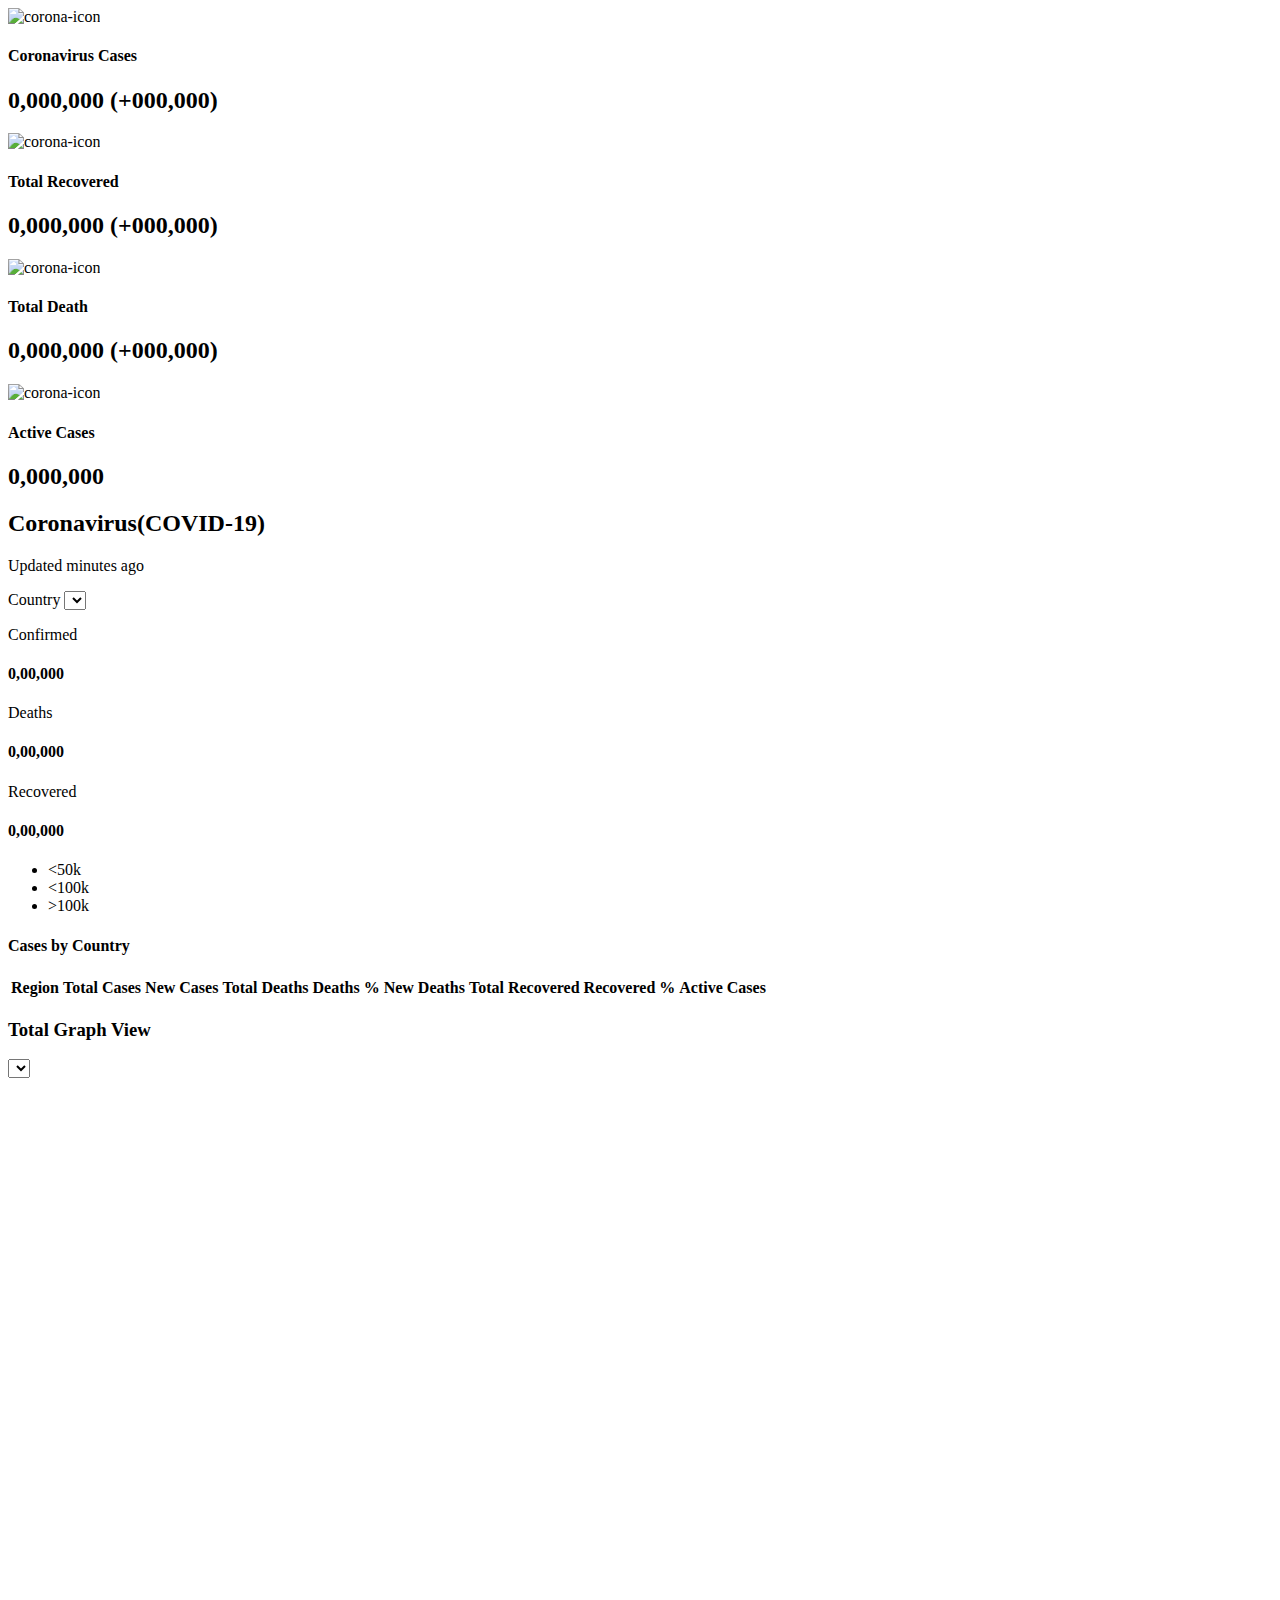
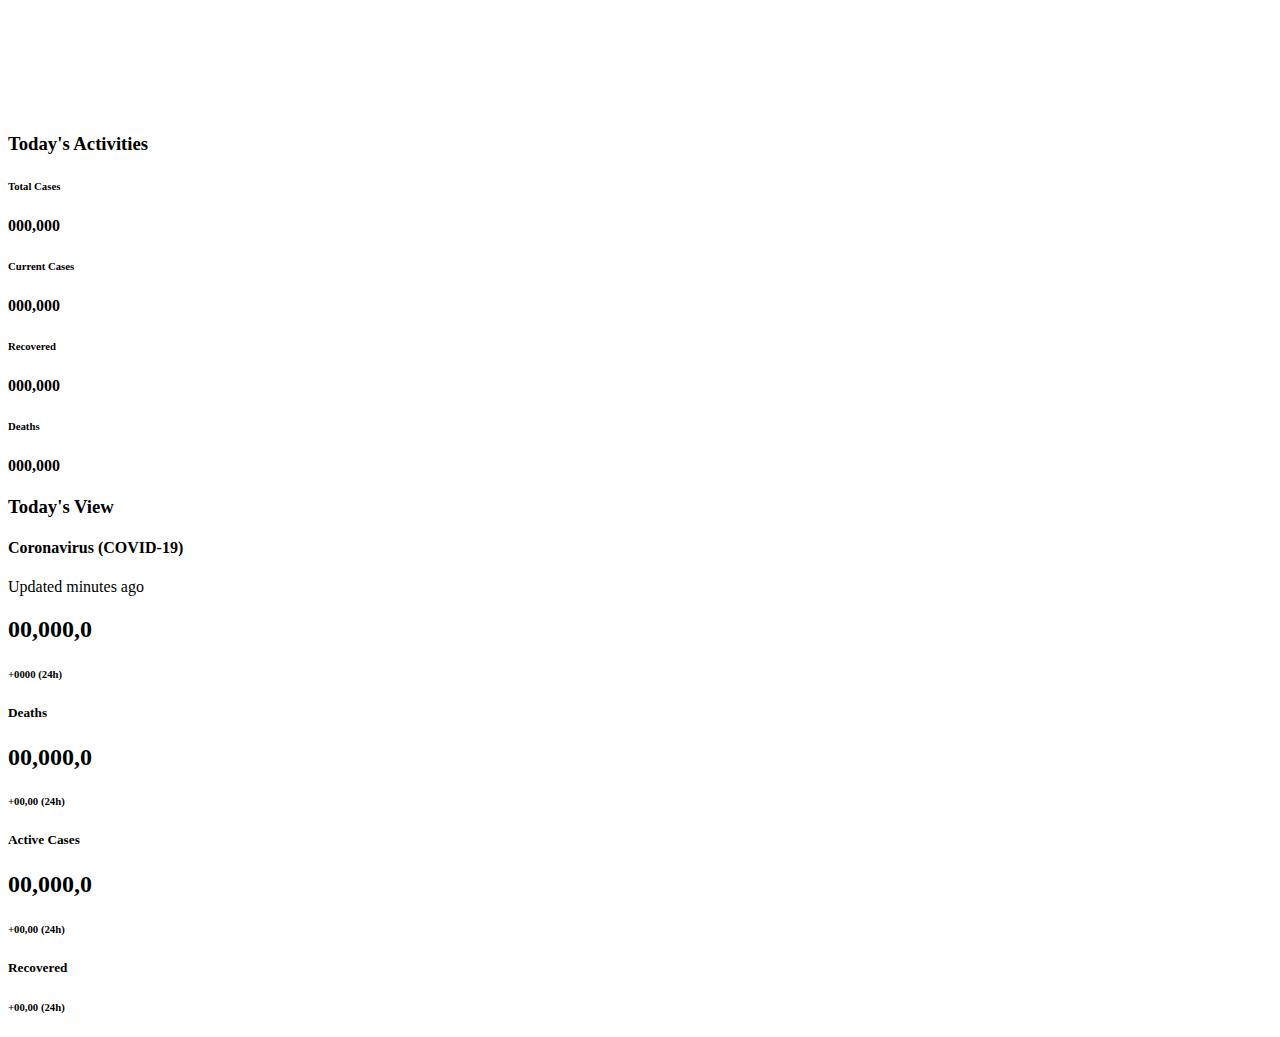
==== commit df5b76eb: "Moving css files for the other pages" ====
--- a/DashBoard.html
+++ b/DashBoard.html
@@ -13,20 +13,20 @@
     <!--== Google Fonts ==-->
     <link href="https://fonts.googleapis.com/css2?family=Roboto:ital,wght@0,400;0,500;0,700;0,900;1,300;1,400&display=swap" rel="stylesheet">
 
-    <!-- build:css assets/css/app.min.css -->
+     <!-- build:css assets/css/app.min.css -->
     <!--== jqvmap Min CSS ==-->
-    <link href="CSS/jqvmap.min.css" rel="stylesheet" />
+    <link href="CSS/DashBoardandMapPage/jqvmap.min.css" rel="stylesheet" />
     <!--== ChartJS Min CSS ==-->
-    <link href="CSS/chart.min.css" rel="stylesheet" />
+    <link href="CSS/DashBoardandMapPage/chart.min.css" rel="stylesheet" />
     <!--== DataTables Min CSS ==-->
-    <link href="CSS/datatables.min.css" rel="stylesheet" />
+    <link href="CSS/DashBoardandMapPage/datatables.min.css" rel="stylesheet" />
     <!--== Select2 Min CSS ==-->
-    <link href="CSS/select2.min.css" rel="stylesheet" />
+    <link href="CSS/DashBoardandMapPage/select2.min.css" rel="stylesheet" />
     <!--== Bootstrap Min CSS ==-->
-    <link href="CSS/bootstrap.min.css" rel="stylesheet" />
+    <link href="CSS/DashBoardandMapPage/bootstrap.min.css" rel="stylesheet" />
 
     <!--== Main Style CSS ==-->
-    <link href="CSS/style.css" rel="stylesheet" />
+    <link href="CSS/DashBoardandMapPage/style.css" rel="stylesheet" />
     <!-- endbuild -->
 
     <!--[if lt IE 9]>
@@ -300,30 +300,30 @@
     <!--=======================Javascript============================-->
     <!-- build:js assets/js/app.min.js -->
     <!--=== Modernizr Min Js ===-->
-    <script src="Javascript/modernizr.min.js"></script>
+    <script src="Javascript/DashBoardandMapPage/modernizr.min.js"></script>
     <!--=== jQuery Min Js ===-->
-    <script src="Javascript/jquery.min.js"></script>
+    <script src="Javascript/DashBoardandMapPage/jquery.min.js"></script>
     <!--=== jQuery Migration Min Js ===-->
-    <script src="Javascript/jquery-migrate.min.js"></script>
+    <script src="Javascript/DashBoardandMapPage/jquery-migrate.min.js"></script>
     <!--=== Popper Min Js ===-->
-    <script src="Javascript/popper.min.js"></script>
+    <script src="Javascript/DashBoardandMapPage/popper.min.js"></script>
     <!--=== Bootstrap Min Js ===-->
-    <script src="Javascript/bootstrap.min.js"></script>
+    <script src="Javascript/DashBoardandMapPage/bootstrap.min.js"></script>
     <!--=== Select2 Min Js ===-->
-    <script src="Javascript/select2.full.min.js"></script>
+    <script src="Javascript/DashBoardandMapPage/select2.full.min.js"></script>
     <!--=== Data Table Min Js ===-->
-    <script src="Javascript/datatables.min.js"></script>
+    <script src="Javascript/DashBoardandMapPage/datatables.min.js"></script>
     <!--=== ChartJS Min Js ===-->
-    <script src="Javascript/chart.min.js"></script>
+    <script src="Javascript/DashBoardandMapPage/chart.min.js"></script>
     <!--=== jQuery Vector Map Min Js ===-->
-    <script src="Javascript/jquery.vmap.min.js"></script>
+    <script src="Javascript/DashBoardandMapPage/jquery.vmap.min.js"></script>
     <!--=== jQuery Vector World Min Js ===-->
-    <script src="Javascript/jquery.vmap.world.js"></script>
+    <script src="Javascript/DashBoardandMapPage/jquery.vmap.world.js"></script>
 
     <!--=== APP Js ===-->
-    <script src="Javascript/api.js"></script>
+    <script src="Javascript/DashBoardandMapPage/api.js"></script>
     <!--=== Active Js ===-->
-    <script src="Javascript/active.js"></script>
+    <script src="Javascript/DashBoardandMapPage/active.js"></script>
 
     <!-- endbuild -->
 </body>
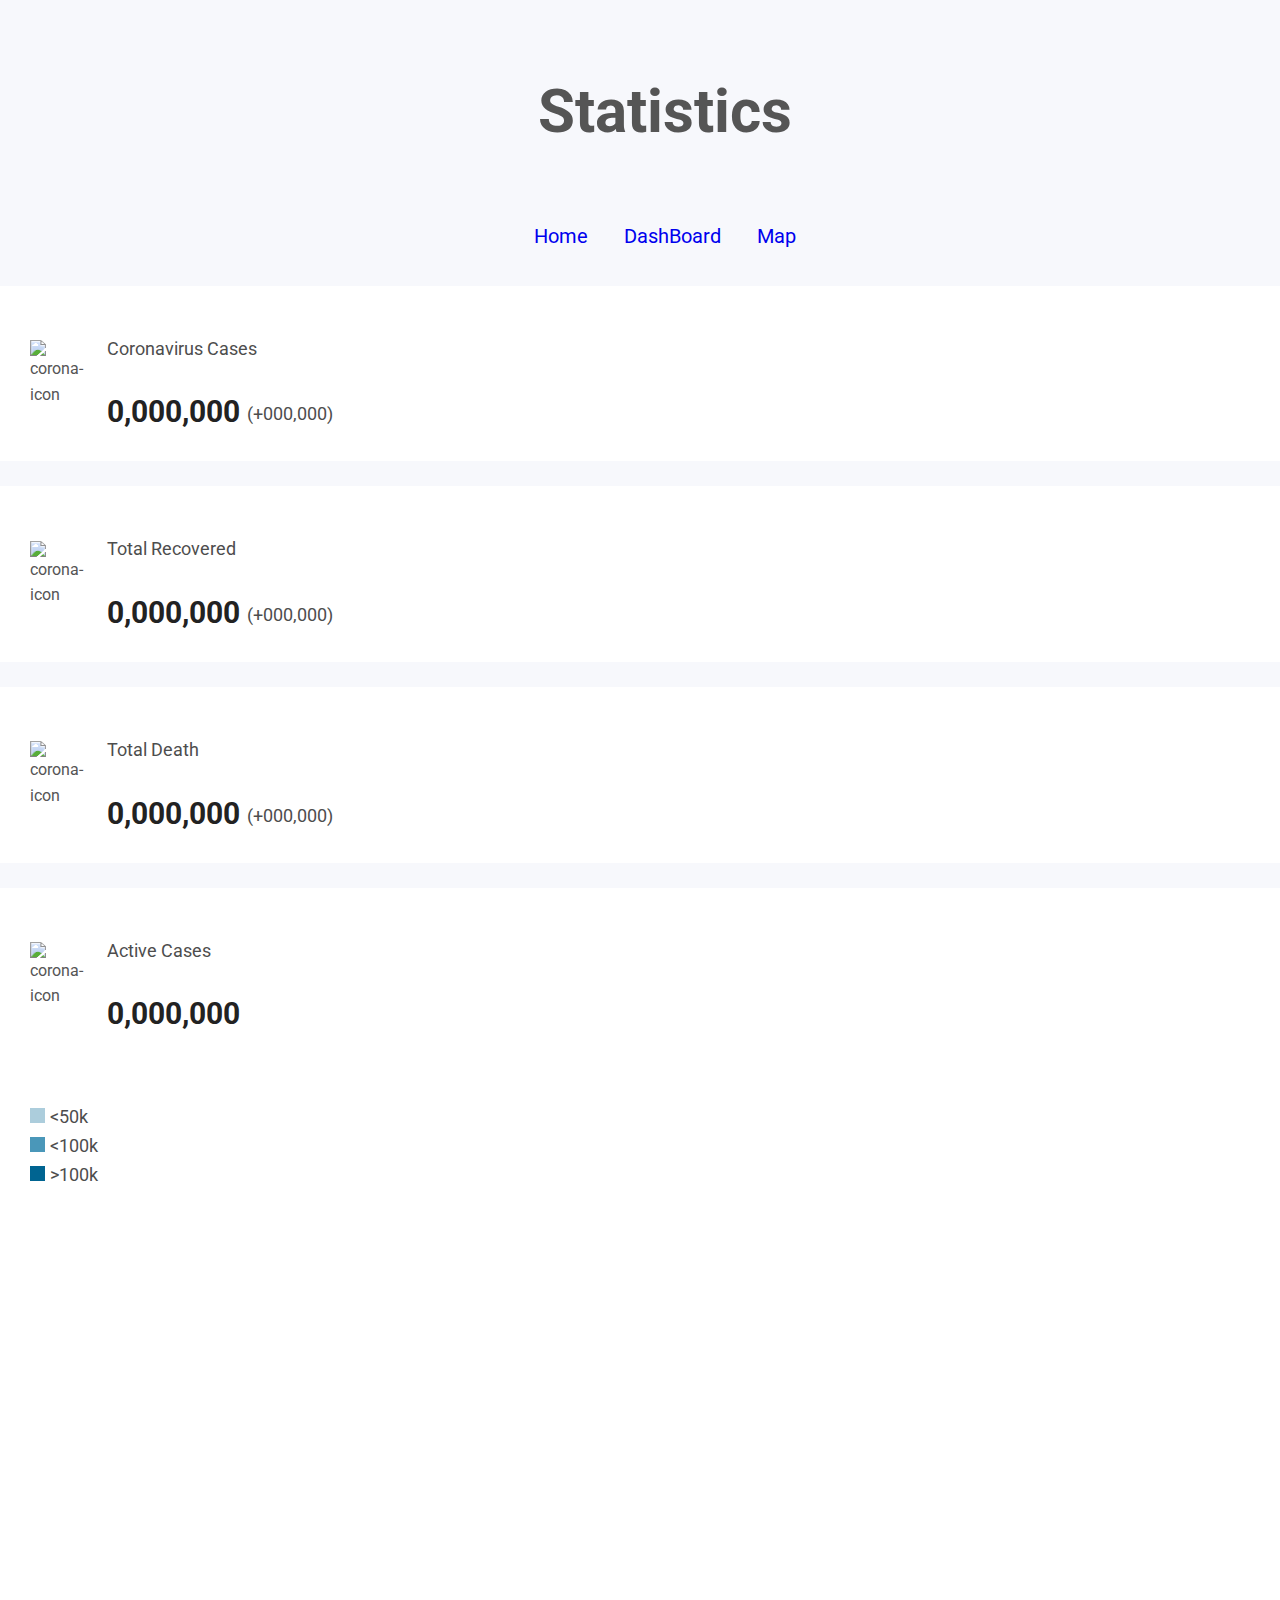
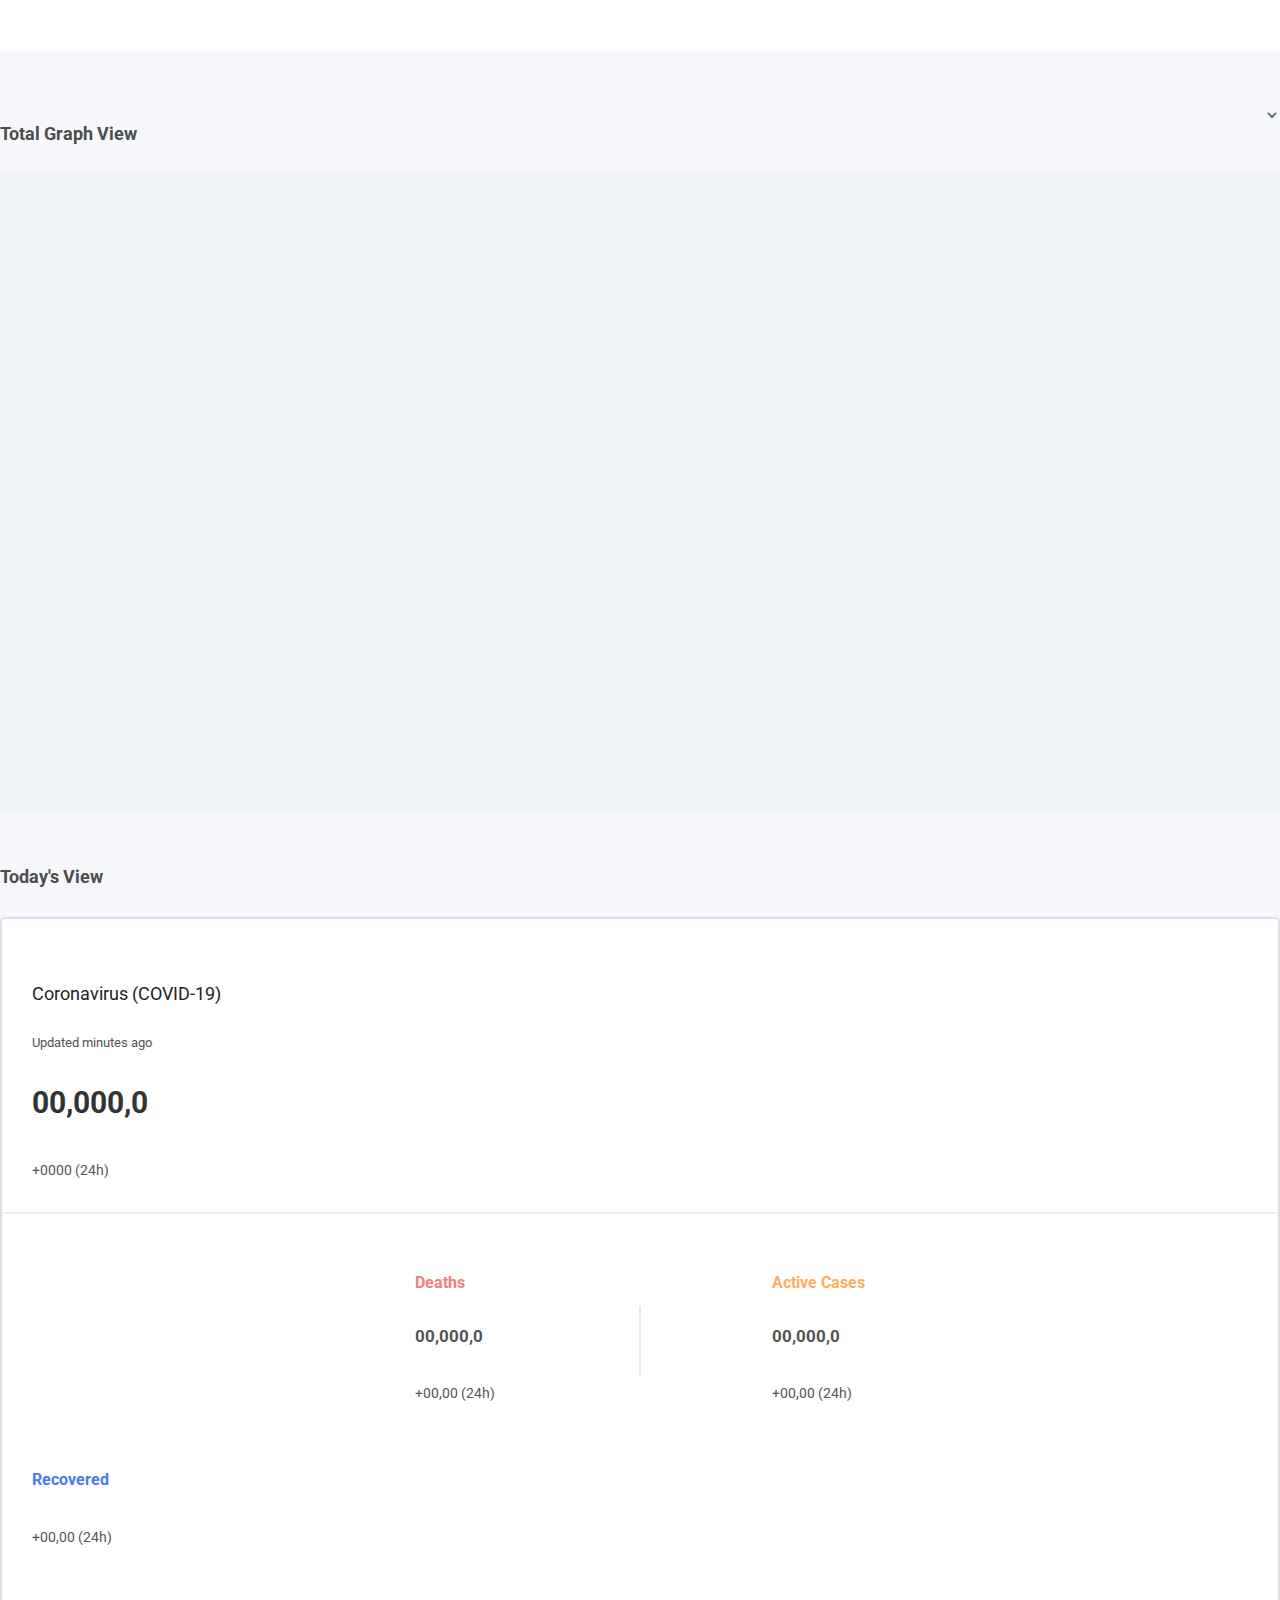
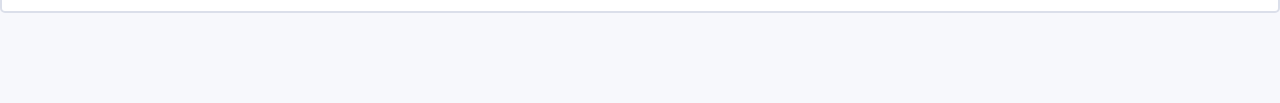
==== commit 280b57ff: "Finish working on the dashboard page" ====
--- a/DashBoard.html
+++ b/DashBoard.html
@@ -38,12 +38,20 @@
 <body>
     <!--== Start Main Content Wrapper ==-->
     <main class="main-content-wrapper">
+        <h1 id="Statistics">Statistics</h1>
+        <nav>
+            <ul>
+                <li><a href="index.html">Home</a></li>
+                <li><a href="DashBoard.html">DashBoard</a></li>
+                <li><a href="Map.html">Map</a></li>
+            </ul>
+        </nav>
         <div class="content-section-1">
             <div class="container">
                 <div class="row">
                     <div class="col-xl-6">
                         <div class="row mtn-25 worldwide-stats">
-                            <div class="col-md-6">
+                            <div class="col-md-10">
                                 <div class="tracker-block-style-1">
                                     <div class="tracker-block">
                                         <div class="tracker-block__icon">
@@ -59,7 +67,7 @@
                                 </div>
                             </div>
 
-                            <div class="col-md-6">
+                            <div class="col-md-10">
                                 <div class="tracker-block-style-1">
                                     <div class="tracker-block">
                                         <div class="tracker-block__icon">
@@ -76,7 +84,7 @@
                                 </div>
                             </div>
 
-                            <div class="col-md-6">
+                            <div class="col-md-10">
                                 <div class="tracker-block-style-1">
                                     <div class="tracker-block">
                                         <div class="tracker-block__icon">
@@ -92,7 +100,7 @@
                                 </div>
                             </div>
 
-                            <div class="col-md-6">
+                            <div class="col-md-10">
                                 <div class="tracker-block-style-1">
                                     <div class="tracker-block">
                                         <div class="tracker-block__icon">
@@ -101,40 +109,6 @@
                                         <div class="tracker-block__content">
                                             <h4>Active Cases</h4>
                                             <h2><span class="cases-no current_cases">0,000,000</span></h2>
-                                        </div>
-                                    </div>
-                                </div>
-                            </div>
-                        </div>
-
-                        <div class="row">
-                            <div class="col-12 country-choose-stats">
-                                <div class="tracker-block tracker-block--2">
-                                    <div class="tracker-block__header with-option">
-                                        <div class="section-head">
-                                            <h2>Coronavirus(COVID-19)</h2>
-                                            <p>Updated <span class="last-update"></span> minutes ago</p>
-                                        </div>
-                                        <div class="select-country">
-                                            <label for="select1" class="sr-only">Country</label>
-                                            <select class="country" id="select1" name="country"></select>
-                                        </div>
-                                    </div>
-
-                                    <div class="tracker-block__body">
-                                        <div class="track-item">
-                                            <p class="track-item__title">Confirmed</p>
-                                            <h4 class="track-item__no infected">0,00,000</h4>
-                                        </div>
-
-                                        <div class="track-item">
-                                            <p class="track-item__title track-item__title-deaths">Deaths</p>
-                                            <h4 class="track-item__no deaths">0,00,000</h4>
-                                        </div>
-
-                                        <div class="track-item">
-                                            <p class="track-item__title track-item__title-recovered">Recovered</p>
-                                            <h4 class="track-item__no recovered">0,00,000</h4>
                                         </div>
                                     </div>
                                 </div>
@@ -159,52 +133,12 @@
             </div>
         </div>
 
-        <div class="content-section-2">
-            <div class="container">
-                <div class="row">
-                    <div class="col-lg-3">
-                        <div class="cases-by-country" id="cases-by-country">
-                            <div class="cases-by-country__top">
-                                <div class="header-content d-flex">
-                                    <h4>Cases by Country</h4>
-                                </div>
-                            </div>
-
-                            <div class="cases-by-country__bottom">
-                                <ul class="cases-country-lists"></ul>
-                            </div>
-                        </div>
-                    </div>
-
-                    <div class="col-lg-9">
-                        <div class="list-view table-responsive" id="list-view">
-                            <table class="list-view__table display table">
-                                <thead class="list-view__head">
-                                    <tr>
-                                        <th>Region</th>
-                                        <th>Total Cases</th>
-                                        <th>New Cases</th>
-                                        <th>Total Deaths</th>
-                                        <th>Deaths %</th>
-                                        <th>New Deaths</th>
-                                        <th>Total Recovered</th>
-                                        <th>Recovered %</th>
-                                        <th>Active Cases</th>
-                                    </tr>
-                                </thead>
-
-                                <tbody class="list-view__body"></tbody>
-                            </table>
-                        </div>
-                    </div>
-                </div>
-            </div>
-        </div>
+        
 
         <div class="content-section-3">
             <div class="container">
                 <div class="row">
-                    <div class="col-xl-6">
+                    <div class="col-xl-9">
                         <div class="corona-chart-stats report-item mt-0" id="chart-canvas">
                             <div class="chart-status-top">
                                 <h3>Total Graph View</h3>
@@ -219,42 +153,7 @@
                         </div>
                     </div>
 
-                    <div class="col-lg-6 col-xl-3">
-                        <div class="today-activities-chart report-item">
-                            <h3>Today's Activities</h3>
-
-                            <div class="activities-wrap worldwide-stats">
-                                <div class="activities-block">
-                                    <div class="activities-block-item">
-                                        <h6>Total Cases</h6>
-                                        <h4 class="infected">000,000</h4>
-                                    </div>
-                                    <div class="activities-block-item">
-                                        <h6>Current Cases</h6>
-                                        <h4 class="current_cases">000,000</h4>
-                                    </div>
-                                    <div class="activities-block-item">
-                                        <h6>Recovered</h6>
-                                        <h4 class="recovered">000,000</h4>
-                                    </div>
-                                    <div class="activities-block-item">
-                                        <h6>Deaths</h6>
-                                        <h4 class="deaths">000,000</h4>
-                                    </div>
-                                </div>
-                                <div class="charts">
-                                    <div class="chart chart--1" data-size="230" data-track-color="#F5F7FB"
-                                        data-bar-color="#71A8FF">
-                                        <div class="chart chart--2" data-size="175" data-track-color="#FFFFFF"
-                                            data-bar-color="#9EC4FF">
-                                            <div class="chart chart--3" data-size="120" data-track-color="#FFFFFF"
-                                                data-bar-color="#C1D8FC"></div>
-                                        </div>
-                                    </div>
-                                </div>
-                            </div>
-                        </div>
-                    </div>
+                   
 
                     <div class="col-lg-6 col-xl-3">
                         <div class="today-view report-item worldwide-stats">
--- a/CSS/DashBoardandMapPage/style.css
+++ b/CSS/DashBoardandMapPage/style.css
@@ -0,0 +1,1627 @@
+body {
+    color: #555555;
+    font-size: 16px;
+    font-family: "Roboto", sans-serif;
+    font-weight: 400;
+    line-height: 1.6;
+    margin: 0;
+}
+
+@media only screen and (max-width: 575.98px) {
+    body {
+        font-size: 15px;
+    }
+}
+
+/* Remove text-shadow in selection highlight. */
+::-moz-selection {
+    background: #f2b636;
+    color: #FFFFFF;
+    text-shadow: none;
+}
+
+::selection {
+    background: #f2b636;
+    color: #FFFFFF;
+    text-shadow: none;
+}
+
+/* A better looking default horizontal rule */
+hr {
+    border: 0;
+    border-top: 1px solid #eee;
+    -webkit-box-sizing: content-box;
+    box-sizing: content-box;
+    display: block;
+    height: 1px;
+    margin: 1em 0;
+    padding: 0;
+    overflow: visible;
+}
+
+/* Remove the gap between audio, canvas, iframes,images, videos */
+audio,
+canvas,
+iframe,
+img,
+svg,
+video {
+    vertical-align: middle;
+}
+
+/* Remove default fieldset styles. */
+fieldset {
+    border: 0;
+    margin: 0;
+    padding: 0;
+}
+
+legend {
+    -webkit-box-sizing: border-box;
+    box-sizing: border-box;
+    color: inherit;
+    display: table;
+    max-width: 100%;
+    padding: 0;
+    white-space: normal;
+}
+
+/* Allow only vertical resizing of textareas. */
+textarea {
+    resize: vertical;
+}
+
+/* Anchor Tag Default Style */
+a {
+    -webkit-transition: 0.4s;
+    -o-transition: 0.4s;
+    transition: 0.4s;
+    outline: none;
+    text-decoration: none;
+}
+
+a:hover,
+a:active,
+a:focus {
+    color: inherit;
+    outline: none;
+    text-decoration: none;
+}
+
+textarea:focus,
+textarea:active,
+input:focus,
+input:active {
+    outline: none;
+}
+
+/* Paragraph Margin */
+p {
+    margin-bottom: 15px;
+}
+
+p:last-child {
+    margin-bottom: 0;
+}
+
+ul {
+    margin: 0;
+    padding: 0;
+}
+
+ul li {
+    list-style: none;
+}
+
+strong,
+b {
+    font-weight: 700;
+}
+
+figure {
+    margin: 0;
+}
+
+img {
+    max-width: 100%;
+}
+
+button {
+    background-color: transparent;
+    border: none;
+    cursor: pointer;
+    outline: none;
+    padding: 0;
+    -webkit-box-shadow: none;
+    box-shadow: none;
+    -webkit-transition: 0.4s;
+    -o-transition: 0.4s;
+    transition: 0.4s;
+}
+
+button:active,
+button:focus {
+    outline: none;
+    -webkit-box-shadow: none;
+    box-shadow: none;
+}
+
+.mtn-25 {
+    margin-top: -25px;
+}
+
+/*
+Header Style
+*/
+.header-wrapper {
+    padding: 20px 0;
+}
+
+@media only screen and (max-width: 767.98px) {
+    .header-wrapper {
+        text-align: center;
+        padding: 10px 0;
+    }
+}
+
+.last-update-wrap {
+    color: #4D4D4D;
+    font-size: 14px;
+    font-style: italic;
+    font-weight: 300;
+    text-align: center;
+}
+
+@media only screen and (min-width: 768px) and (max-width: 991.98px) {
+    .last-update-wrap {
+        text-align: left;
+    }
+}
+
+@media only screen and (max-width: 767.98px) {
+    .menubar {
+        margin: 10px 0;
+    }
+}
+
+.menubar .nav {
+    -webkit-box-pack: end;
+    -webkit-justify-content: flex-end;
+    -ms-flex-pack: end;
+    justify-content: flex-end;
+}
+
+@media only screen and (max-width: 767.98px) {
+    .menubar .nav {
+        -webkit-box-pack: center;
+        -webkit-justify-content: center;
+        -ms-flex-pack: center;
+        justify-content: center;
+    }
+}
+
+.menubar .nav li:not(:last-child) {
+    margin-right: 70px;
+}
+
+@media only screen and (min-width: 992px) and (max-width: 1199.98px) {
+    .menubar .nav li:not(:last-child) {
+        margin-right: 30px;
+    }
+}
+
+@media only screen and (max-width: 767.98px) {
+    .menubar .nav li:not(:last-child) {
+        margin-right: 20px;
+    }
+}
+
+.menubar .nav li a {
+    font-weight: 500;
+    color: #171717;
+}
+
+@media only screen and (max-width: 767.98px) {
+    .logo-wrap {
+        margin-bottom: 15px;
+    }
+}
+
+@media only screen and (min-width: 768px) and (max-width: 991.98px) {
+    .logo-wrap {
+        text-align: center;
+        margin-bottom: 20px;
+    }
+}
+
+/*=========================
+Tracker Block Style
+============================*/
+.tracker-block {
+    background-color: #FFFFFF;
+    display: -webkit-box;
+    display: -webkit-flex;
+    display: -ms-flexbox;
+    display: flex;
+    -webkit-box-align: center;
+    -webkit-align-items: center;
+    -ms-flex-align: center;
+    align-items: center;
+    margin-top: 25px;
+    padding: 25px 0 25px 30px;
+}
+
+.tracker-block__icon {
+    -webkit-flex-basis: 57px;
+    -ms-flex-preferred-size: 57px;
+    flex-basis: 57px;
+    width: 57px;
+    margin-right: 20px;
+}
+
+.tracker-block__content h4 {
+    color: #4D4D4D;
+    font-size: 18px;
+    font-weight: 400;
+}
+
+.tracker-block__content h2 {
+    color: #222222;
+    font-size: 30px;
+    font-weight: 700;
+    margin-bottom: 0;
+}
+
+.tracker-block__content h2 .new-no {
+    color: #4D4D4D;
+    font-size: 18px;
+    font-weight: 400;
+    vertical-align: middle;
+}
+
+.tracker-block__header {
+    border-bottom: 1px solid #ECECEC;
+    color: #555555;
+    font-size: 13px;
+    padding: 30px;
+}
+
+@media only screen and (max-width: 767.98px) {
+    .tracker-block__header {
+        padding: 45px 30px 35px;
+    }
+}
+
+.tracker-block__header h2 {
+    font-size: 28px;
+    font-weight: 400;
+    color: #555555;
+}
+
+@media only screen and (max-width: 575.98px),
+only screen and (min-width: 768px) and (max-width: 991.98px) {
+    .tracker-block__header h2 {
+        font-size: 24px;
+    }
+}
+
+.tracker-block__header p {
+    margin-bottom: 0;
+}
+
+.tracker-block__header.with-option {
+    display: -webkit-box;
+    display: -webkit-flex;
+    display: -ms-flexbox;
+    display: flex;
+    -webkit-box-pack: justify;
+    -webkit-justify-content: space-between;
+    -ms-flex-pack: justify;
+    justify-content: space-between;
+    -webkit-box-align: center;
+    -webkit-align-items: center;
+    -ms-flex-align: center;
+    align-items: center;
+}
+
+@media only screen and (max-width: 767.98px) {
+    .tracker-block__header.with-option {
+        -webkit-flex-wrap: wrap;
+        -ms-flex-wrap: wrap;
+        flex-wrap: wrap;
+    }
+}
+
+.tracker-block__header.with-option .select-country {
+    position: relative;
+}
+
+@media only screen and (max-width: 767.98px) {
+    .tracker-block__header.with-option .select-country {
+        margin-top: 20px;
+    }
+}
+
+.tracker-block__header.with-option .select-country select {
+    appearance: none;
+    -webkit-appearance: none;
+    -moz-appearance: none;
+}
+
+.tracker-block__body {
+    display: -webkit-box;
+    display: -webkit-flex;
+    display: -ms-flexbox;
+    display: flex;
+    -webkit-flex-wrap: wrap;
+    -ms-flex-wrap: wrap;
+    flex-wrap: wrap;
+    padding: 30px 45px;
+}
+
+@media only screen and (max-width: 767.98px) {
+    .tracker-block__body {
+        padding: 30px;
+    }
+}
+
+.tracker-block .track-item {
+    -webkit-flex-basis: calc(100% / 3);
+    -ms-flex-preferred-size: calc(100% / 3);
+    flex-basis: calc(100% / 3);
+    width: calc(100% / 3);
+}
+
+@media only screen and (max-width: 767.98px) {
+    .tracker-block .track-item {
+        -webkit-flex-basis: 100%;
+        -ms-flex-preferred-size: 100%;
+        flex-basis: 100%;
+        width: 100%;
+    }
+
+    .tracker-block .track-item:not(:last-child) {
+        margin-bottom: 30px;
+    }
+}
+
+.tracker-block .track-item:last-child {
+    border-right: 0;
+    margin-right: 0;
+}
+
+.tracker-block .track-item__title,
+.tracker-block .track-item__no {
+    font-weight: 400;
+    color: #555555;
+}
+
+.tracker-block .track-item__title {
+    font-size: 16px;
+    margin-bottom: 10px;
+}
+
+.tracker-block .track-item__title-deaths {
+    color: #F87D7D;
+}
+
+.tracker-block .track-item__title-recovered {
+    color: #5BCC75;
+}
+
+.tracker-block .track-item__title-active {
+    color: #5B7CFF;
+}
+
+.tracker-block .track-item__no {
+    font-size: 28px;
+    margin-bottom: 0;
+}
+
+.tracker-block--2 {
+    display: block;
+    padding: 0px 15px;
+    
+}
+
+.tracker-block--3 {
+    background-color: #FFFFFF;
+    border: 2px solid #DBDFEA;
+    border-radius: 5px;
+    display: block;
+    padding: 0;
+    margin-top: 0;
+}
+
+.tracker-block--3 .tracker-block__top {
+    border-bottom: 2px solid #EFEFEF;
+    color: #555555;
+    font-size: 13px;
+    padding: 37px 30px 30px;
+}
+
+.tracker-block--3 .tracker-block__top h4 {
+    color: #222222;
+    font-weight: 400;
+    font-size: 18px;
+}
+
+.tracker-block--3 .tracker-block__top-total-cases {
+    font-weight: 700;
+    font-size: 30px;
+    color: #333333;
+}
+
+.tracker-block--3 .tracker-block__top-title {
+    color: #768BB4;
+    font-weight: 500;
+    font-size: 16px;
+    margin-bottom: 0;
+}
+
+.tracker-block--3 .tracker-block__top .new-no {
+    font-size: 14px;
+    font-weight: 400;
+    margin-bottom: 0;
+}
+
+.tracker-block--3 .tracker-block__bottom {
+    padding: 30px;
+}
+
+.tracker-block--3 .tracker-block__bottom-wrap {
+    display: -webkit-box;
+    display: -webkit-flex;
+    display: -ms-flexbox;
+    display: flex;
+    -webkit-box-pack: justify;
+    -webkit-justify-content: space-between;
+    -ms-flex-pack: justify;
+    justify-content: space-between;
+    max-width: 450px;
+    margin: auto;
+    position: relative;
+}
+
+.tracker-block--3 .tracker-block__bottom-wrap:before {
+    content: "";
+    background-color: #E9E9E9;
+    width: 2px;
+    height: 70px;
+    position: absolute;
+    left: 50%;
+    top: 50%;
+    -webkit-transform: translate(-50%, -50%);
+    -ms-transform: translate(-50%, -50%);
+    transform: translate(-50%, -50%);
+}
+
+.tracker-block--3 .tracker-block__bottom__item-title {
+    font-size: 16px;
+}
+
+.tracker-block--3 .tracker-block__bottom__item-title.title-deaths {
+    color: #F87D7D;
+}
+
+.tracker-block--3 .tracker-block__bottom__item-title.title-active {
+    color: #FFAD5B;
+}
+
+.tracker-block--3 .tracker-block__bottom__item-title.title-recovered {
+    color: #437CEF;
+}
+
+.tracker-block--3 .tracker-block__bottom__item-no {
+    font-size: 17px;
+    color: #555555;
+}
+
+.tracker-block--3 .tracker-block__bottom__item .new-no {
+    font-size: 14px;
+    font-weight: 400;
+}
+
+.tracker-block--3 .tracker-block__bottom__item.recovered-item {
+    margin-top: 30px;
+}
+
+.tracker-block--4 {
+    background-color: #222229;
+    border-radius: 0;
+    -webkit-box-shadow: none;
+    box-shadow: none;
+    width: 375px;
+    height: 100vh;
+    padding: 50px;
+    margin-top: 0;
+    overflow-x: auto;
+}
+
+@media only screen and (max-width: 575.98px) {
+    .tracker-block--4 {
+        width: 100%;
+    }
+}
+
+.tracker-block--4 .tracker-block__body {
+    display: block;
+    padding: 0;
+}
+
+.tracker-block--4 .tracker-block__body .track-item {
+    width: 100%;
+    border-right: 0;
+    margin-right: 0;
+}
+
+.tracker-block--4 .tracker-block__body .track-item:not(:last-child) {
+    margin-bottom: 23px;
+    padding-bottom: 25px;
+    border-bottom: 1px solid #707070;
+}
+
+.tracker-block--4 .tracker-block__body .track-item__title,
+.tracker-block--4 .tracker-block__body .track-item__no {
+    color: #EFEFEF;
+    text-transform: uppercase;
+}
+
+.tracker-block--4 .tracker-block__body .track-item__title {
+    font-size: 16px;
+}
+
+.tracker-block--4 .tracker-block__body .track-item__no {
+    font-size: 30px;
+}
+
+.tracker-block--5 {
+    background-color: #222229;
+    border-radius: 200px;
+    padding: 32px 50px;
+    -webkit-box-shadow: none;
+    box-shadow: none;
+    display: -webkit-box;
+    display: -webkit-flex;
+    display: -ms-flexbox;
+    display: flex;
+    -webkit-flex-wrap: wrap;
+    -ms-flex-wrap: wrap;
+    flex-wrap: wrap;
+}
+
+@media only screen and (min-width: 992px) and (max-width: 1199.98px),
+only screen and (max-width: 767.98px) {
+    .tracker-block--5 {
+        border-radius: 10px;
+    }
+}
+
+@media only screen and (max-width: 767.98px) {
+    .tracker-block--5 {
+        padding-left: 25px;
+        padding-right: 25px;
+    }
+}
+
+.tracker-block--5 .track-item {
+    -webkit-flex-basis: calc(25% - 20px);
+    -ms-flex-preferred-size: calc(25% - 20px);
+    flex-basis: calc(25% - 20px);
+}
+
+@media only screen and (min-width: 992px) and (max-width: 1199.98px) {
+    .tracker-block--5 .track-item {
+        margin-bottom: 30px;
+    }
+}
+
+@media only screen and (min-width: 992px) and (max-width: 1199.98px),
+only screen and (max-width: 767.98px) {
+    .tracker-block--5 .track-item:nth-child(1n+3) {
+        margin-bottom: 0;
+    }
+}
+
+.tracker-block--5 .track-item:not(:last-child) {
+    margin-right: 20px;
+}
+
+@media only screen and (min-width: 992px) and (max-width: 1199.98px),
+only screen and (max-width: 767.98px) {
+    .tracker-block--5 .track-item:not(:last-child) {
+        margin-right: 0;
+    }
+}
+
+@media only screen and (min-width: 992px) and (max-width: 1199.98px),
+only screen and (max-width: 767.98px) {
+    .tracker-block--5 .track-item {
+        -webkit-flex-basis: 50%;
+        -ms-flex-preferred-size: 50%;
+        flex-basis: 50%;
+    }
+}
+
+.tracker-block--5 .track-item__title,
+.tracker-block--5 .track-item__no,
+.tracker-block--5 .track-item__new {
+    color: #FFFFFF;
+    font-size: 13px;
+}
+
+.tracker-block--5 .track-item__title {
+    margin-bottom: 5px;
+}
+
+.tracker-block--5 .track-item__no {
+    font-size: 20px;
+    font-weight: 700;
+    margin-bottom: 10px;
+}
+
+.tracker-block--5 .track-item__new {
+    margin-bottom: 0;
+}
+
+.tracker-block--5.bg-yellow {
+    background-color: #FFC260;
+}
+
+.tracker-block--6 {
+    -webkit-box-shadow: 0 3px 30px rgba(0, 0, 0, 0.16);
+    box-shadow: 0 3px 30px rgba(0, 0, 0, 0.16);
+    padding: 0;
+}
+
+.tracker-block--6 .tracker-block__body {
+    padding: 0;
+    width: 100%;
+}
+
+.tracker-block--6 .tracker-block__body .track-item {
+    margin-right: 0;
+    -webkit-flex-basis: calc(100% / 3);
+    -ms-flex-preferred-size: calc(100% / 3);
+    flex-basis: calc(100% / 3);
+    width: calc(100% / 3);
+    padding: 75px 0 50px;
+    border-right: 1px solid #ECECEC;
+}
+
+@media only screen and (max-width: 767.98px),
+only screen and (min-width: 768px) and (max-width: 991.98px) {
+    .tracker-block--6 .tracker-block__body .track-item {
+        -webkit-flex-basis: calc(100% / 1);
+        -ms-flex-preferred-size: calc(100% / 1);
+        flex-basis: calc(100% / 1);
+        width: calc(100% / 1);
+        padding-top: 0;
+        padding-bottom: 0;
+    }
+}
+
+.tracker-block--6 .tracker-block__body .track-item__title {
+    font-weight: 500;
+}
+
+.tracker-block--6 .tracker-block__body .track-item__no {
+    font-size: 40px;
+}
+
+@media only screen and (max-width: 767.98px) {
+    .tracker-block--6 .tracker-block__body .track-item__no {
+        font-size: 30px;
+    }
+}
+
+@media only screen and (max-width: 767.98px) {
+    .tracker-block--6 .tracker-block__body .track-item:first-child {
+        padding-top: 50px;
+    }
+}
+
+@media only screen and (min-width: 768px) and (max-width: 991.98px) {
+    .tracker-block--6 .tracker-block__body .track-item:first-child {
+        padding-top: 60px;
+    }
+}
+
+.tracker-block--6 .tracker-block__body .track-item:last-child {
+    border-right: 0;
+}
+
+@media only screen and (max-width: 767.98px) {
+    .tracker-block--6 .tracker-block__body .track-item:last-child {
+        padding-bottom: 40px;
+    }
+}
+
+@media only screen and (min-width: 768px) and (max-width: 991.98px) {
+    .tracker-block--6 .tracker-block__body .track-item:last-child {
+        padding-bottom: 60px;
+    }
+}
+
+@media only screen and (min-width: 768px) and (max-width: 991.98px) {
+    .tracker-block--6 .tracker-block__body .track-item:not(:last-child) {
+        margin-bottom: 60px;
+    }
+}
+
+.tracker-block--6 .tracker-block__body .track-item-report {
+    border-bottom: 1px solid #ECECEC;
+    margin-bottom: 30px;
+    padding-bottom: 65px;
+}
+
+@media only screen and (max-width: 767.98px),
+only screen and (min-width: 768px) and (max-width: 991.98px) {
+    .tracker-block--6 .tracker-block__body .track-item-report {
+        padding-bottom: 30px;
+    }
+}
+
+.tracker-block--6 .tracker-block__body .track-item-chart .track-item__title {
+    margin-bottom: 20px;
+}
+
+.tracker-block--6 .tracker-block__body .track-item-report,
+.tracker-block--6 .tracker-block__body .track-item-chart {
+    padding-right: 30px;
+    padding-left: 50px;
+}
+
+@media only screen and (min-width: 768px) and (max-width: 991.98px) {
+
+    .tracker-block--6 .tracker-block__body .track-item-report,
+    .tracker-block--6 .tracker-block__body .track-item-chart {
+        padding-right: 40px;
+        padding-left: 40px;
+    }
+}
+
+@media only screen and (max-width: 767.98px) {
+
+    .tracker-block--6 .tracker-block__body .track-item-report,
+    .tracker-block--6 .tracker-block__body .track-item-chart {
+        padding-right: 20px;
+        padding-left: 20px;
+    }
+}
+
+.cases-by-country {
+    background-color: #FFFFFF;
+    border-radius: 5px;
+    border: 2px solid #DBDFEA;
+    padding: 28px 10px;
+}
+
+@media only screen and (max-width: 767.98px),
+only screen and (min-width: 768px) and (max-width: 991.98px) {
+    .cases-by-country {
+        margin-bottom: 30px;
+    }
+}
+
+.cases-by-country__top {
+    position: relative;
+    margin: 0 15px 20px;
+}
+
+.cases-by-country__top .header-content {
+    -webkit-box-pack: justify;
+    -webkit-justify-content: space-between;
+    -ms-flex-pack: justify;
+    justify-content: space-between;
+    border-bottom: 1px solid #DBDFEA;
+}
+
+.cases-by-country__top h4 {
+    color: #4D4D4D;
+    font-size: 18px;
+    font-weight: 500;
+    margin-bottom: 0;
+    padding-bottom: 15px;
+}
+
+.cases-country-lists {
+    max-height: 635px;
+    overflow-x: hidden;
+    overflow-y: auto;
+}
+
+.cases-country-lists::-webkit-scrollbar {
+    width: 8px;
+}
+
+.cases-country-lists::-webkit-scrollbar-track {
+    background: #f1f1f1;
+}
+
+.cases-country-lists::-webkit-scrollbar-thumb {
+    background: #888;
+}
+
+.cases-country-lists::-webkit-scrollbar-thumb:hover {
+    background: #555;
+}
+
+.cases-country-lists li {
+    border-radius: 5px;
+    color: #4D4D4D;
+    font-size: 14px;
+    display: -webkit-box;
+    display: -webkit-flex;
+    display: -ms-flexbox;
+    display: flex;
+    -webkit-box-align: center;
+    -webkit-align-items: center;
+    -ms-flex-align: center;
+    align-items: center;
+    -webkit-box-pack: justify;
+    -webkit-justify-content: space-between;
+    -ms-flex-pack: justify;
+    justify-content: space-between;
+    padding: 10px 15px;
+    -webkit-transition: 0.4s;
+    -o-transition: 0.4s;
+    transition: 0.4s;
+}
+
+.cases-country-lists li:not(:last-child) {
+    margin-bottom: 5px;
+}
+
+.cases-country-lists li:hover {
+    background-color: #E6EDF6;
+}
+
+.cases-country-lists li .country-name {
+    font-weight: 400;
+    font-size: 14px;
+    margin-bottom: 0;
+}
+
+.btn-show-all,
+.btn-collapse {
+    border: 1px solid #DBDFEA;
+    border-radius: 25px;
+    -webkit-box-shadow: 0 0 8px rgba(0, 0, 0, 0.1);
+    box-shadow: 0 0 8px rgba(0, 0, 0, 0.1);
+    font-size: 14px;
+    text-align: center;
+    max-width: 200px;
+    width: 100%;
+    height: 50px;
+    line-height: 50px;
+    margin-top: 20px;
+}
+
+.btn-collapse {
+    display: none;
+}
+
+.search-box {
+    -webkit-box-shadow: 0 0 8px rgba(0, 0, 0, 0.1);
+    box-shadow: 0 0 8px rgba(0, 0, 0, 0.1);
+    padding: 10px;
+    border-radius: 3px;
+    position: absolute;
+    width: 100%;
+    left: 0;
+    top: -17px;
+    background: #FFFFFF;
+}
+
+.search-box label {
+    margin-bottom: 0;
+    display: block;
+}
+
+.search-box input {
+    border: 1px solid #DBDFEA;
+    border-radius: 3px;
+    display: block;
+    padding: 5px 10px;
+    width: 100%;
+}
+
+.list-view {
+    background-color: #F7F8FA;
+    border: 2px solid #DBDFEA;
+    border-radius: 5px;
+}
+
+.list-view__head {
+    background-color: #ffffff;
+    border-radius: 5px;
+    border-bottom: 2px solid #DBDFEA;
+}
+
+.list-view__head tr th {
+    border: none;
+    border-right: 1px solid #EBEBEB;
+    border-bottom: 0 !important;
+    font-size: 16px;
+    font-weight: 400;
+    color: #666666;
+    text-align: center;
+    padding: 15px 10px !important;
+    white-space: nowrap;
+}
+
+.list-view__head tr th:last-child {
+    border-right: none;
+}
+
+.list-view__body tr {
+    padding: 0 10px;
+}
+
+.list-view__body tr.worldwide-item td {
+    background-color: #E6EDF6 !important;
+}
+
+.list-view__body tr td {
+    text-align: center;
+    font-size: 16px;
+    font-weight: 400;
+    color: #666666;
+    background-color: #F7F8FA !important;
+    border-top: 0 !important;
+    border-bottom: 2px solid #C4E7F0;
+    padding: 16px 0 !important;
+    white-space: nowrap;
+}
+
+.list-view__body tr td:first-child {
+    text-align: left;
+    padding-left: 15px !important;
+}
+
+.list-view__body tr td img {
+    width: 30px;
+    margin-right: 15px;
+}
+
+.list-view__table {
+    position: relative;
+}
+
+.list-view .dataTables_filter {
+    margin-top: 10px;
+    margin-right: 10px;
+}
+
+.list-view .dataTables_filter input {
+    border: 1px solid #C4E7F0;
+    padding: 5px 10px;
+    width: 300px;
+    outline: none;
+}
+
+.list-view .dataTables_length {
+    display: none;
+}
+
+.list-view .dataTables_length select {
+    border: 1px solid #C4E7F0;
+    padding: 5px 10px;
+    outline: none;
+    margin: 0 5px;
+}
+
+.list-view .dataTables_wrapper .dataTables_paginate {
+    padding-top: 0;
+    padding-bottom: 10px;
+}
+
+.list-view .dataTables_wrapper .dataTables_paginate a.paginate_button {
+    background-color: transparent;
+    border: 1px solid #C4E7F0 !important;
+    display: inline-block;
+    margin: 0 5px;
+    padding: 3px 10px;
+    font-size: 13px;
+    -webkit-transition: 0.4s;
+    -o-transition: 0.4s;
+    transition: 0.4s;
+}
+
+.list-view .dataTables_wrapper .dataTables_paginate a.paginate_button:hover {
+    background: #0F0D1A !important;
+    border-color: #0F0D1A !important;
+}
+
+.list-view .dataTables_wrapper .dataTables_paginate a.paginate_button.current {
+    background: #0F0D1A !important;
+    border-color: #0F0D1A !important;
+    color: #FFFFFF !important;
+}
+
+.list-view .dataTables_wrapper .dataTables_paginate a.paginate_button.current:hover {
+    color: #fff !important;
+}
+
+.list-view .dataTables_wrapper .dataTables_paginate a.paginate_button.previous,
+.list-view .dataTables_wrapper .dataTables_paginate a.paginate_button.next {
+    text-indent: -9999px;
+    position: relative;
+    height: 28px;
+    width: 29px;
+}
+
+.list-view .dataTables_wrapper .dataTables_paginate a.paginate_button.previous:before,
+.list-view .dataTables_wrapper .dataTables_paginate a.paginate_button.next:before {
+    text-indent: 0;
+    left: 8px;
+    top: 5px;
+    position: absolute;
+}
+
+.list-view .dataTables_wrapper .dataTables_paginate a.paginate_button.previous.disabled,
+.list-view .dataTables_wrapper .dataTables_paginate a.paginate_button.next.disabled {
+    opacity: 0.3;
+    pointer-events: none;
+}
+
+.list-view .dataTables_wrapper .dataTables_paginate a.paginate_button.previous:before {
+    content: '<';
+}
+
+.list-view .dataTables_wrapper .dataTables_paginate a.paginate_button.next:before {
+    content: '>';
+    left: 9px;
+}
+
+.list-view .dataTables_wrapper .dataTables_paginate .ellipsis {
+    padding: 0;
+    width: 20px;
+    text-align: center;
+}
+
+.list-view .dataTables_wrapper .dataTables_info {
+    padding-top: 0;
+    padding-left: 15px;
+}
+
+.list-view table.dataTable.display tbody tr.odd>.sorting_1,
+.list-view table.dataTable.order-column.stripe tbody tr.odd>.sorting_1 {
+    background-color: transparent;
+}
+
+.list-view table.dataTable.no-footer {
+    border: none;
+    margin-bottom: 10px;
+}
+
+.list-view table.dataTable thead .sorting_asc,
+.list-view table.dataTable thead .sorting_desc,
+.list-view table.dataTable thead .sorting {
+    background-image: none;
+}
+
+.activities-wrap {
+    background-color: #FFFFFF;
+    padding: 20px 0 20px 50px;
+    border: 2px solid #DBDFEA;
+    border-radius: 5px;
+}
+
+.activities-block {
+    display: -webkit-box;
+    display: -webkit-flex;
+    display: -ms-flexbox;
+    display: flex;
+    -webkit-flex-wrap: wrap;
+    -ms-flex-wrap: wrap;
+    flex-wrap: wrap;
+    -webkit-box-pack: justify;
+    -webkit-justify-content: space-between;
+    -ms-flex-pack: justify;
+    justify-content: space-between;
+    margin-bottom: 35px;
+}
+
+.activities-block-item {
+    -webkit-flex-basis: 50%;
+    -ms-flex-preferred-size: 50%;
+    flex-basis: 50%;
+    width: 50%;
+}
+
+.activities-block-item:nth-child(1n+3) {
+    margin-top: 35px;
+}
+
+.activities-block-item h6 {
+    color: #171717;
+    font-size: 14px;
+    font-weight: 400;
+}
+
+.activities-block-item h4 {
+    font-size: 22px;
+    color: #171717;
+    margin-bottom: 0;
+}
+
+.chart--2,
+.chart--3 {
+    position: absolute;
+}
+
+.chart--1 {
+    position: relative;
+}
+
+.chart--2 {
+    top: 28px;
+    left: 28px;
+}
+
+.chart--3 {
+    top: 28px;
+    left: 28px;
+}
+
+.chart-wrap canvas {
+    background-color: #EFF3F8;
+}
+
+.chart-status-top {
+    display: -webkit-box;
+    display: -webkit-flex;
+    display: -ms-flexbox;
+    display: flex;
+    -webkit-box-pack: justify;
+    -webkit-justify-content: space-between;
+    -ms-flex-pack: justify;
+    justify-content: space-between;
+}
+
+@media only screen and (max-width: 767.98px) {
+    .chart-status-top {
+        display: block;
+        margin-bottom: 20px;
+    }
+}
+
+.chart-status-top .country-select select {
+    background-color: transparent;
+    border: none;
+    color: #617287;
+    font-size: 14px;
+    outline: none;
+}
+
+.corona-chart-stats {
+    margin-bottom: 50px;
+}
+
+.map-status-wrap {
+    background-color: #FFFFFF;
+    padding: 40px 30px;
+}
+
+@media only screen and (max-width: 767.98px),
+only screen and (min-width: 768px) and (max-width: 991.98px),
+only screen and (min-width: 992px) and (max-width: 1199.98px) {
+    .map-status-wrap {
+        margin-top: 30px;
+    }
+}
+
+.map-status-wrap .map-status {
+    height: 400px;
+    width: 100%;
+}
+
+@media only screen and (max-width: 767.98px) {
+    .map-status-wrap .map-status {
+        height: 250px;
+    }
+}
+
+.map-status-colors {
+    margin-bottom: 22px;
+}
+
+.map-status-colors .colors {
+    -webkit-box-align: center;
+    -webkit-align-items: center;
+    -ms-flex-align: center;
+    align-items: center;
+}
+
+.map-status-colors .colors li {
+    font-size: 18px;
+    color: #4D4D4D;
+}
+
+.map-status-colors .colors li:not(:last-child) {
+    margin-right: 20px;
+}
+
+.map-status-colors .colors li span {
+    display: inline-block;
+    height: 15px;
+    width: 15px;
+    margin-right: 5px;
+}
+
+.map-status-colors .colors li span.min {
+    background-color: #ACCDDC;
+}
+
+.map-status-colors .colors li span.mid {
+    background-color: #4A97B9;
+}
+
+.map-status-colors .colors li span.max {
+    background-color: #006491;
+}
+
+.map-content-wrap {
+    position: absolute;
+    left: 0;
+    top: 0;
+}
+
+@media only screen and (max-width: 767.98px) {
+    .map-content-wrap {
+        position: static;
+        width: 100%;
+        height: 500px;
+    }
+}
+
+.map-content-wrap .tracker-block__body {
+    height: 100%;
+}
+
+.map-content-wrap::-webkit-scrollbar {
+    width: 5px;
+}
+
+.map-content-wrap::-webkit-scrollbar-track {
+    background: #f1f1f1;
+}
+
+.map-content-wrap::-webkit-scrollbar-thumb {
+    background: #888;
+}
+
+.map-content-wrap::-webkit-scrollbar-thumb:hover {
+    background: #555;
+}
+
+.map-content-wrap .select-country {
+    margin-bottom: 40px;
+}
+
+.map-content-wrap .select-country .dropdown-toggle {
+    color: #FFFFFF;
+}
+
+.map-content-wrap .select2-selection--single {
+    background-color: transparent;
+}
+
+.map-content-wrap .select2-selection__rendered {
+    color: #FFFFFF !important;
+    font-size: 16px !important;
+}
+
+.map-content-wrap .select2-selection__rendered img {
+    margin-right: 10px;
+}
+
+.corona-map-tracker {
+    height: 100vh;
+    width: 100%;
+}
+
+@media only screen and (max-width: 767.98px) {
+    .corona-map-tracker {
+        height: 400px;
+    }
+}
+
+.badge-item {
+    background-color: #DFFFF3;
+    display: -webkit-box;
+    display: -webkit-flex;
+    display: -ms-flexbox;
+    display: flex;
+    -webkit-align-content: center;
+    -ms-flex-line-pack: center;
+    align-content: center;
+    -webkit-box-pack: center;
+    -webkit-justify-content: center;
+    -ms-flex-pack: center;
+    justify-content: center;
+    margin-top: 30px;
+}
+
+@media only screen and (min-width: 768px) and (max-width: 991.98px),
+only screen and (max-width: 767.98px) {
+    .badge-item {
+        display: block;
+    }
+}
+
+.badge-item p {
+    margin-bottom: 0;
+}
+
+.badge-item__title {
+    background-color: #5178E6;
+    color: #FFFFFF;
+    padding: 16px 35px;
+    -webkit-flex-basis: 250px;
+    -ms-flex-preferred-size: 250px;
+    flex-basis: 250px;
+    width: 250px;
+}
+
+@media only screen and (min-width: 768px) and (max-width: 991.98px),
+only screen and (max-width: 767.98px) {
+    .badge-item__title {
+        width: 100%;
+    }
+}
+
+.badge-item__title--2 {
+    position: relative;
+    background-color: transparent;
+    z-index: 1;
+}
+
+.badge-item__title--2:before {
+    background-color: #5178E6;
+    content: '';
+    width: calc(100% - 24px);
+    height: 100%;
+    position: absolute;
+    left: 12px;
+    top: 0;
+    -webkit-transform: skew(-20deg);
+    -ms-transform: skew(-20deg);
+    transform: skew(-20deg);
+    z-index: -1;
+}
+
+.badge-item__title--3 {
+    border-radius: 0 100px 100px 0;
+}
+
+@media only screen and (min-width: 768px) and (max-width: 991.98px),
+only screen and (max-width: 767.98px) {
+    .badge-item__title--3 {
+        border-radius: 0;
+    }
+}
+
+.badge-item__body {
+    -webkit-flex-basis: calc(100% - 250px);
+    -ms-flex-preferred-size: calc(100% - 250px);
+    flex-basis: calc(100% - 250px);
+    width: calc(100% - 250px);
+    display: -webkit-box;
+    display: -webkit-flex;
+    display: -ms-flexbox;
+    display: flex;
+    -webkit-align-self: center;
+    -ms-flex-item-align: center;
+    align-self: center;
+    padding: 18px 20px 18px 50px;
+    color: #414141;
+    font-size: 14px;
+}
+
+@media only screen and (min-width: 768px) and (max-width: 991.98px) {
+    .badge-item__body {
+        -webkit-flex-basis: 100%;
+        -ms-flex-preferred-size: 100%;
+        flex-basis: 100%;
+        width: 100%;
+        text-align: center;
+    }
+}
+
+@media only screen and (max-width: 767.98px) {
+    .badge-item__body {
+        width: 100%;
+        display: block;
+        padding: 30px 20px;
+    }
+}
+
+.badge-item__block {
+    position: relative;
+    padding-left: 40px;
+    margin-left: 40px;
+}
+
+@media only screen and (max-width: 767.98px) {
+    .badge-item__block {
+        padding-left: 0;
+        margin-left: 0;
+    }
+
+    .badge-item__block:not(:last-child) {
+        margin-bottom: 20px;
+    }
+}
+
+.badge-item__block:first-child {
+    padding: 0;
+    margin-left: 0;
+}
+
+.badge-item__block:first-child:before {
+    display: none;
+}
+
+.badge-item__block:before {
+    background-color: #7AEEC2;
+    content: "";
+    position: absolute;
+    left: 0;
+    top: -3px;
+    height: 30px;
+    width: 1px;
+}
+
+@media only screen and (min-width: 768px) and (max-width: 991.98px) {
+    .badge-item__block:before {
+        top: 50%;
+        -webkit-transform: translateY(-50%);
+        -ms-transform: translateY(-50%);
+        transform: translateY(-50%);
+    }
+}
+
+@media only screen and (max-width: 767.98px) {
+    .badge-item__block:before {
+        display: none;
+    }
+}
+
+.badge-bg-yellow {
+    background-color: #FFD082;
+}
+
+.badge-bg-yellow .badge-item__block:before {
+    background-color: #FF7C7C;
+}
+
+.badge-bg-green {
+    background-color: #F1FCFC;
+}
+
+.badge-title-bg-black {
+    background-color: #21243D;
+}
+
+.badge-title-bg-turquoise {
+    background-color: #40E0D0;
+}
+
+.title-top {
+    margin-bottom: 50px;
+}
+
+.title-top h2 {
+    font-size: 26px;
+    color: #4D4D4D;
+    margin-bottom: 0;
+}
+
+.badge-tracker-item:not(:last-child) {
+    margin-bottom: 60px;
+}
+
+
+@media screen and (min-width: 1680px) {
+    .container {
+        max-width: 1620px;
+    }
+}
+
+.main-content-wrapper {
+    background-color: #F7F8FC;
+    padding: 90px 0;
+}
+
+@media only screen and (max-width: 767.98px) {
+    .main-content-wrapper {
+        padding: 60px 0;
+    }
+}
+
+.img-flag {
+    width: 20px;
+    margin-right: 5px;
+    vertical-align: middle;
+}
+
+.img-flag.global {
+    width: 15px;
+}
+
+.select2-container--default .select2-selection--single {
+    border-color: #ECECEC;
+    height: 35px;
+}
+
+.select2-container--default .select2-selection--single:focus {
+    outline: 1px solid #222222;
+}
+
+.select2-container--default .select2-selection--single .select2-selection__rendered {
+    line-height: 35px;
+    font-size: 14px;
+}
+
+.select2-container--default .select2-selection--single .select2-selection__arrow {
+    height: 33px;
+}
+
+.content-section-2,
+.content-section-3 {
+    margin-top: 50px;
+}
+
+@media only screen and (max-width: 767.98px),
+only screen and (min-width: 768px) and (max-width: 991.98px) {
+    .report-item {
+        margin-top: 30px;
+    }
+}
+
+.report-item h3 {
+    color: #4D4D4D;
+    font-size: 18px;
+    margin-bottom: 25px;
+}
+a{
+    text-decoration:none;
+    display:inline-block;
+    padding:8px 16px;
+}
+a:hover{
+    background-color:#ddd;
+    color:black; 
+}
+
+.back{
+    background-color:f1f1f1;
+    color:white;
+    border-radius:10px;
+    margin-bottom:1%;
+}
+#Statistics{
+    margin-top:-2%;
+    margin-bottom:4%;
+    margin-left:42%;
+    font-size:60px;
+}
+nav{
+    margin-left:40.5%;
+    margin-bottom:4%;
+}
+
+nav ul {
+    list-style-type: none;
+    margin: 0;
+    padding: 0;
+  }
+  
+nav li {
+    display: inline;
+    font-size:20px;
+  }
+  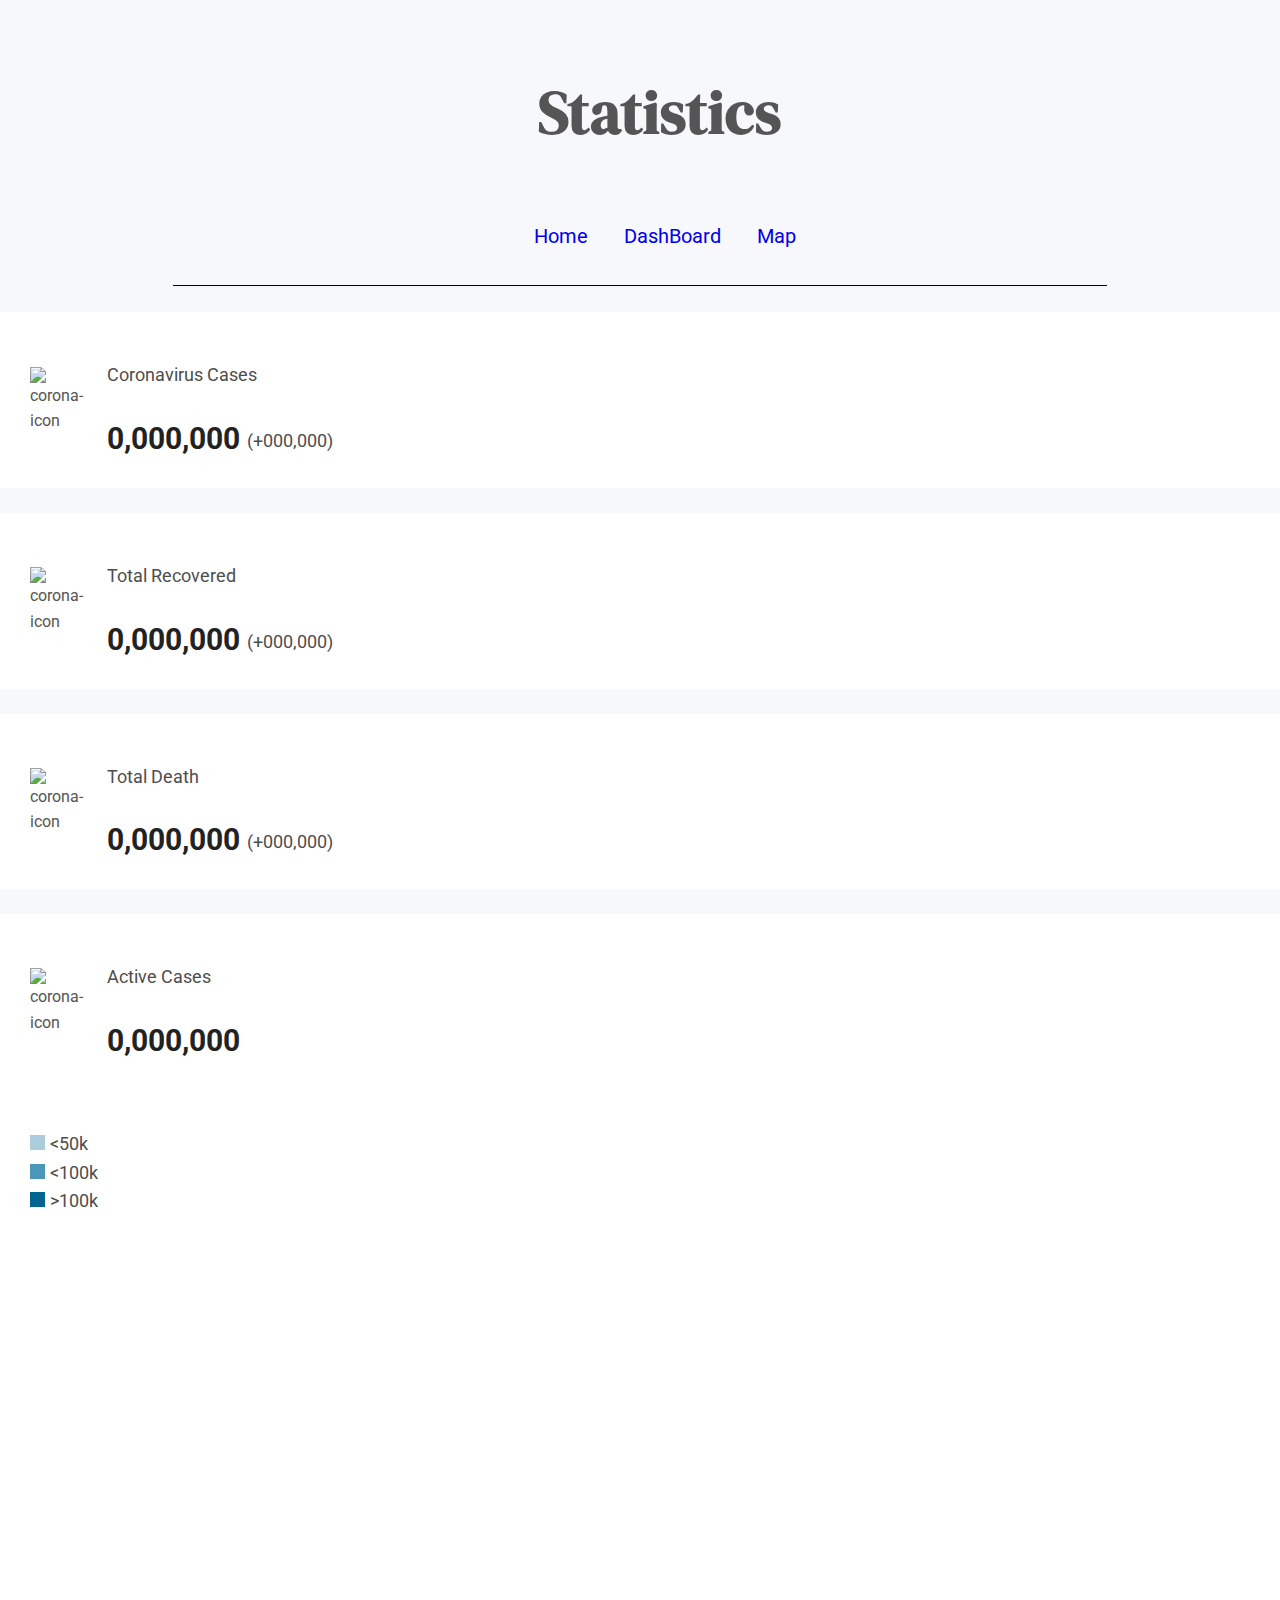
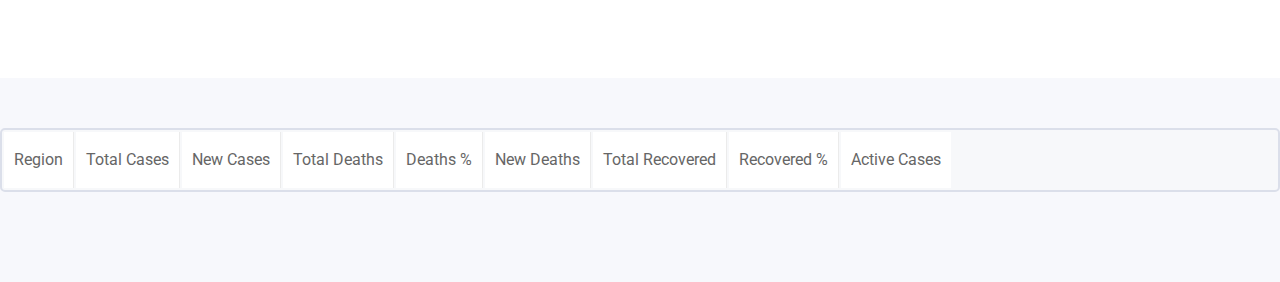
==== commit d6e84530: "Making changes on dashboard webpage" ====
--- a/DashBoard.html
+++ b/DashBoard.html
@@ -28,6 +28,9 @@
     <!--== Main Style CSS ==-->
     <link href="CSS/DashBoardandMapPage/style.css" rel="stylesheet" />
     <!-- endbuild -->
+    <link rel="preconnect" href="https://fonts.googleapis.com">
+<link rel="preconnect" href="https://fonts.gstatic.com" crossorigin>
+<link href="https://fonts.googleapis.com/css2?family=Balsamiq+Sans&family=Charm:wght@700&family=Chonburi&family=DM+Serif+Display&family=Lato:wght@100&family=Mohave&family=Montserrat:wght@300&family=Nunito:ital,wght@1,300&family=Open+Sans&family=Patua+One&family=Playball&family=Playfair+Display&family=Praise&family=Racing+Sans+One&family=Righteous&family=Roboto:wght@100&family=Signika&family=Ultra&display=swap" rel="stylesheet">
 
     <!--[if lt IE 9]>
     <script src="//oss.maxcdn.com/html5shiv/3.7.2/html5shiv.min.js"></script>
@@ -46,6 +49,7 @@
                 <li><a href="Map.html">Map</a></li>
             </ul>
         </nav>
+        <div class="line-1"></div>
         <div class="content-section-1">
             <div class="container">
                 <div class="row">
@@ -115,6 +119,7 @@
                             </div>
                         </div>
                     </div>
+                    
 
                     <div class="col-xl-6">
                         <div class="map-status-wrap" id="map-status-report">
@@ -132,61 +137,28 @@
                 </div>
             </div>
         </div>
-
-        
-
-        <div class="content-section-3">
+        <div class="content-section-2">
             <div class="container">
-                <div class="row">
-                    <div class="col-xl-9">
-                        <div class="corona-chart-stats report-item mt-0" id="chart-canvas">
-                            <div class="chart-status-top">
-                                <h3>Total Graph View</h3>
-
-                                <div class="country-select">
-                                    <select name="counry"></select>
-                                </div>
-                            </div>
-                            <div class="chart-wrap">
-                                <canvas id="chart-canvas" style="width: 100%; height: 100%"></canvas>
-                            </div>
-                        </div>
-                    </div>
-
-                   
-
-                    <div class="col-lg-6 col-xl-3">
-                        <div class="today-view report-item worldwide-stats">
-                            <h3>Today's View</h3>
-
-                            <div class="tracker-block tracker-block--3 text-center">
-                                <div class="tracker-block__top">
-                                    <h4>Coronavirus (COVID-19)</h4>
-                                    <p>Updated <span class="last-update"></span> minutes ago</p>
-                                    <h2 class="tracker-block__top-total-cases infected">00,000,0</h2>
-                                    <h6 class="new-no">+<span class="today_infected">0000</span> (24h)</h6>
-                                </div>
-
-                                <div class="tracker-block__bottom">
-                                    <div class="tracker-block__bottom-wrap">
-                                        <div class="tracker-block__bottom__item">
-                                            <h5 class="tracker-block__bottom__item-title title-deaths">Deaths</h5>
-                                            <h2 class="tracker-block__bottom__item-no deaths">00,000,0</h2>
-                                            <h6 class="new-no">+<span class="today_deaths">00,00</span> (24h)</h6>
-                                        </div>
-                                        <div class="tracker-block__bottom__item">
-                                            <h5 class="tracker-block__bottom__item-title title-active">Active Cases</h5>
-                                            <h2 class="tracker-block__bottom__item-no current_cases">00,000,0</h2>
-                                            <h6 class="new-no">+<span class="today_active_cases">00,00</span> (24h)</h6>
-                                        </div>
-                                    </div>
-                                    <div class="tracker-block__bottom__item recovered-item">
-                                        <h5 class="tracker-block__bottom__item-title title-recovered">Recovered</h5>
-                                        <h2 class="tracker-block__bottom__item-no recovered"></h2>
-                                        <h6 class="new-no">+<span class="today_recovered">00,00</span> (24h)</h6>
-                                    </div>
-                                </div>
-                            </div>
+
+                    <div class="col-lg-13">
+                        <div class="list-view table-responsive" id="list-view">
+                            <table class="list-view__table display table">
+                                <thead class="list-view__head">
+                                    <tr>
+                                        <th>Region</th>
+                                        <th>Total Cases</th>
+                                        <th>New Cases</th>
+                                        <th>Total Deaths</th>
+                                        <th>Deaths %</th>
+                                        <th>New Deaths</th>
+                                        <th>Total Recovered</th>
+                                        <th>Recovered %</th>
+                                        <th>Active Cases</th>
+                                    </tr>
+                                </thead>
+
+                                <tbody class="list-view__body"></tbody>
+                            </table>
                         </div>
                     </div>
                 </div>
--- a/CSS/DashBoardandMapPage/style.css
+++ b/CSS/DashBoardandMapPage/style.css
@@ -1608,20 +1608,29 @@
     margin-bottom:4%;
     margin-left:42%;
     font-size:60px;
+    font-family: 'DM Serif Display', serif;
 }
 nav{
     margin-left:40.5%;
-    margin-bottom:4%;
+    margin-bottom:2%;
 }
 
 nav ul {
     list-style-type: none;
     margin: 0;
     padding: 0;
+    
   }
   
 nav li {
     display: inline;
     font-size:20px;
   }
+.line-1{
+    border:0;
+    border-bottom:1px solid black;
+    width:73%;
+    margin-left:13.5%;
+    margin-bottom:4%;
+}
   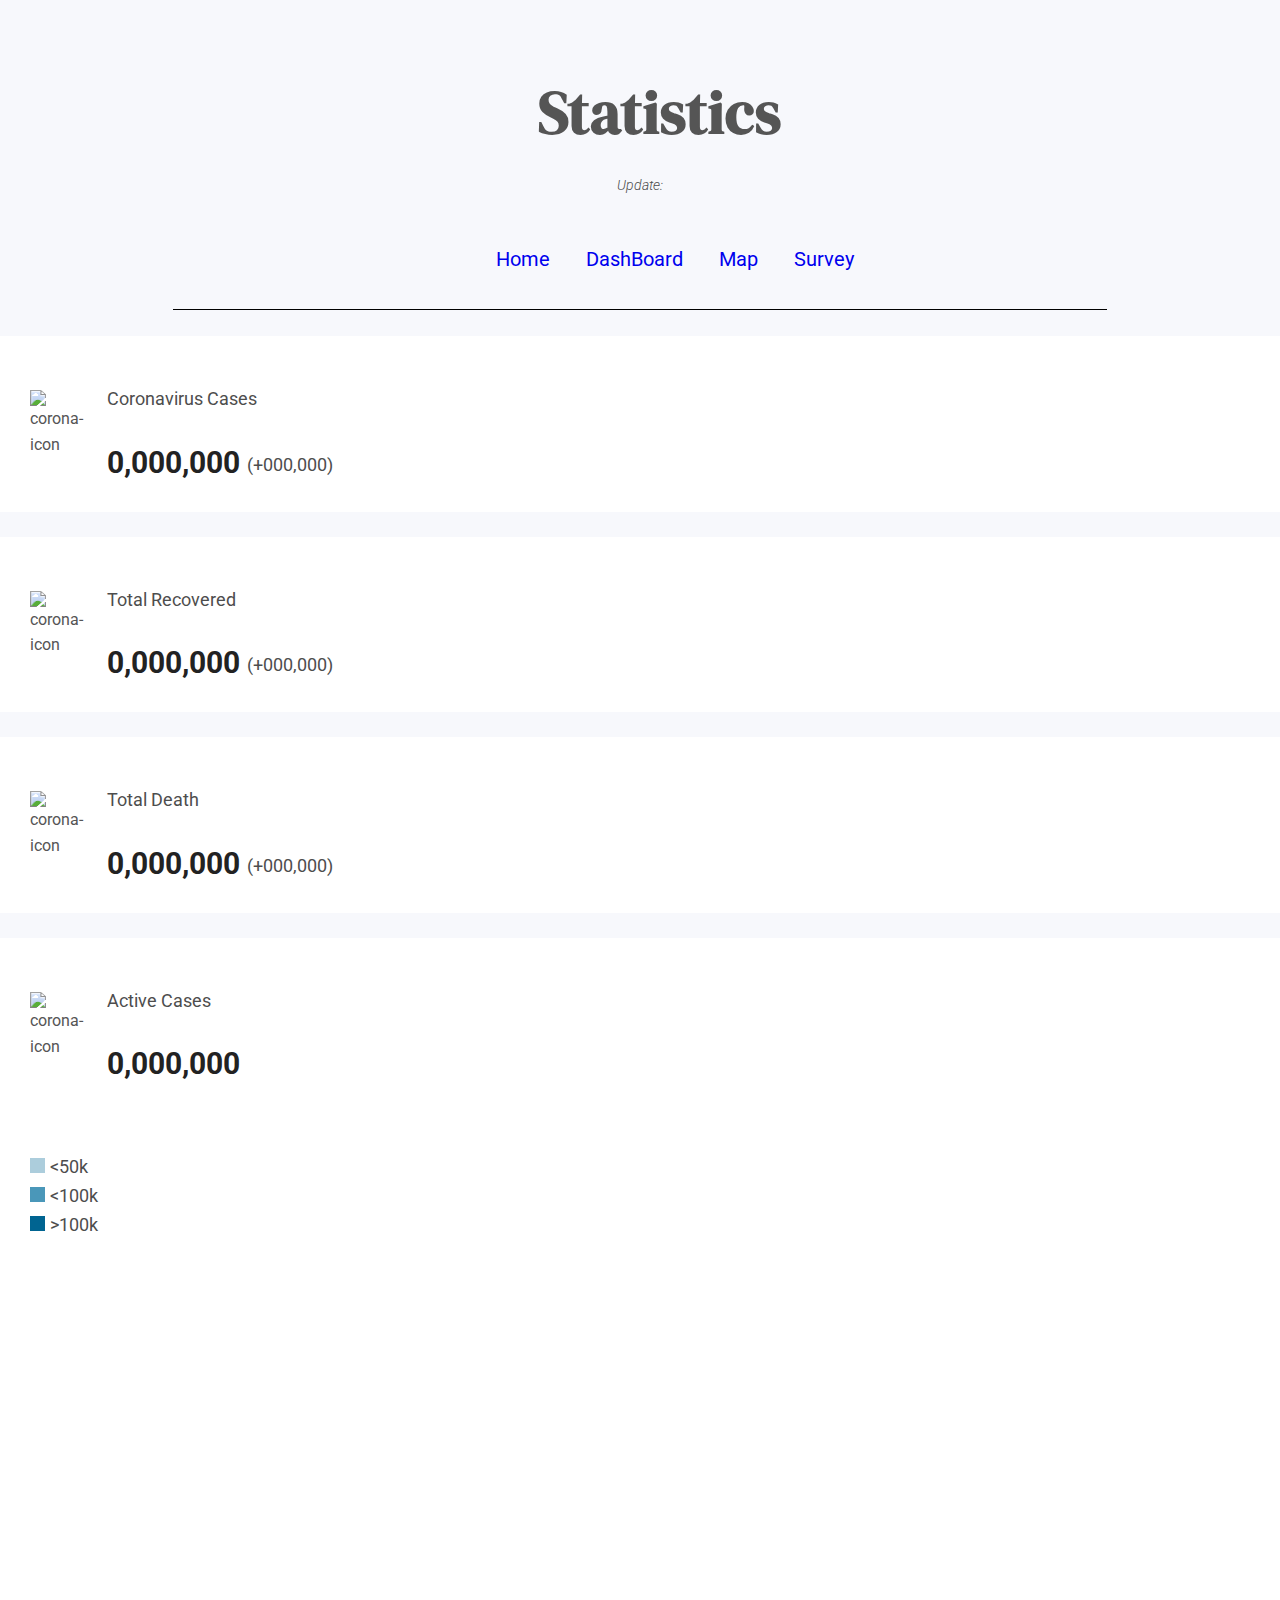
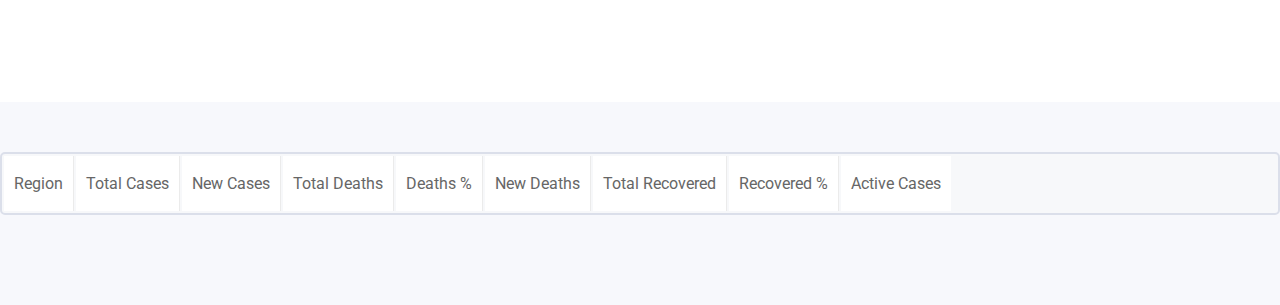
==== commit 10205be5: "survey page" ====
--- a/DashBoard.html
+++ b/DashBoard.html
@@ -5,7 +5,7 @@
     <meta charset="UTF-8">
     <meta name="viewport" content="width=device-width, initial-scale=1.0">
     <meta http-equiv="X-UA-Compatible" content="ie=edge">
-    <title>Jibanu - Coronavirus Stats Dashboard Template</title>
+    <title>Coronavirus Stats</title>
 
     <!--== Favicon ==-->
     <link rel="shortcut icon" href="assets/img/favicon.ico" type="image/x-icon"/>
@@ -15,18 +15,18 @@
 
      <!-- build:css assets/css/app.min.css -->
     <!--== jqvmap Min CSS ==-->
-    <link href="CSS/DashBoardandMapPage/jqvmap.min.css" rel="stylesheet" />
+    <link href="assets/css/dashboardandmappage/jqvmap.min.css" rel="stylesheet" />
     <!--== ChartJS Min CSS ==-->
-    <link href="CSS/DashBoardandMapPage/chart.min.css" rel="stylesheet" />
+    <link href="assets/css/dashboardandmappage/chart.min.css" rel="stylesheet" />
     <!--== DataTables Min CSS ==-->
-    <link href="CSS/DashBoardandMapPage/datatables.min.css" rel="stylesheet" />
+    <link href="assets/libraries/dashboardandmappage/datatables.min.css" rel="stylesheet" />
     <!--== Select2 Min CSS ==-->
-    <link href="CSS/DashBoardandMapPage/select2.min.css" rel="stylesheet" />
+    <link href="assets/libraries/dashboardandmappage/select2.min.css" rel="stylesheet" />
     <!--== Bootstrap Min CSS ==-->
-    <link href="CSS/DashBoardandMapPage/bootstrap.min.css" rel="stylesheet" />
+    <link href="assets/libraries/dashboardandmappage/bootstrap.min.css" rel="stylesheet" />
 
     <!--== Main Style CSS ==-->
-    <link href="CSS/DashBoardandMapPage/style.css" rel="stylesheet" />
+    <link href="assets/css/dashboardandmappage/style.css" rel="stylesheet" />
     <!-- endbuild -->
     <link rel="preconnect" href="https://fonts.googleapis.com">
 <link rel="preconnect" href="https://fonts.gstatic.com" crossorigin>
@@ -42,11 +42,17 @@
     <!--== Start Main Content Wrapper ==-->
     <main class="main-content-wrapper">
         <h1 id="Statistics">Statistics</h1>
+        <div class="col-md-6 col-lg-12">
+            <div class="last-update-wrap">
+                <p class="mb-0">Update: <span class="last-update"></span></p>
+            </div>
+        </div>
         <nav>
             <ul>
                 <li><a href="index.html">Home</a></li>
-                <li><a href="DashBoard.html">DashBoard</a></li>
-                <li><a href="Map.html">Map</a></li>
+                <li><a href="dashboard.html">DashBoard</a></li>
+                <li><a href="map.html">Map</a></li>
+                <li><a href="survey.html">Survey</a></li>
             </ul>
         </nav>
         <div class="line-1"></div>
@@ -59,7 +65,7 @@
                                 <div class="tracker-block-style-1">
                                     <div class="tracker-block">
                                         <div class="tracker-block__icon">
-                                            <img src="img/corona-icon-red.png" alt="corona-icon" />
+                                            <img src="assets/image/corona-icon-red.png" alt="corona-icon" />
                                         </div>
                                         <div class="tracker-block__content">
                                             <h4>Coronavirus Cases</h4>
@@ -75,7 +81,7 @@
                                 <div class="tracker-block-style-1">
                                     <div class="tracker-block">
                                         <div class="tracker-block__icon">
-                                            <img src="img/corona-icon-green.png" alt="corona-icon" />
+                                            <img src="assets/image/corona-icon-green.png" alt="corona-icon" />
                                         </div>
                                         <div class="tracker-block__content">
                                             <h4>Total Recovered</h4>
@@ -92,7 +98,7 @@
                                 <div class="tracker-block-style-1">
                                     <div class="tracker-block">
                                         <div class="tracker-block__icon">
-                                            <img src="img/corona-icon-red.png" alt="corona-icon" />
+                                            <img src="assets/image/corona-icon-red.png" alt="corona-icon" />
                                         </div>
                                         <div class="tracker-block__content">
                                             <h4>Total Death</h4>
@@ -108,7 +114,7 @@
                                 <div class="tracker-block-style-1">
                                     <div class="tracker-block">
                                         <div class="tracker-block__icon">
-                                            <img src="img/corona-icon-red.png" alt="corona-icon" />
+                                            <img src="assets/image/corona-icon-red.png" alt="corona-icon" />
                                         </div>
                                         <div class="tracker-block__content">
                                             <h4>Active Cases</h4>
@@ -171,30 +177,30 @@
     <!--=======================Javascript============================-->
     <!-- build:js assets/js/app.min.js -->
     <!--=== Modernizr Min Js ===-->
-    <script src="Javascript/DashBoardandMapPage/modernizr.min.js"></script>
+    <script src="assets/libraries/dashboardandmappage/modernizr.min.js"></script>
     <!--=== jQuery Min Js ===-->
-    <script src="Javascript/DashBoardandMapPage/jquery.min.js"></script>
+    <script src="assets/libraries/dashboardandmappage/jquery.min.js"></script>
     <!--=== jQuery Migration Min Js ===-->
-    <script src="Javascript/DashBoardandMapPage/jquery-migrate.min.js"></script>
+    <script src="assets/libraries/dashboardandmappage/jquery-migrate.min.js"></script>
     <!--=== Popper Min Js ===-->
-    <script src="Javascript/DashBoardandMapPage/popper.min.js"></script>
+    <script src="assets/libraries/dashboardandmappage/popper.min.js"></script>
     <!--=== Bootstrap Min Js ===-->
-    <script src="Javascript/DashBoardandMapPage/bootstrap.min.js"></script>
+    <script src="assets/libraries/dashboardandmappage/bootstrap.min.js"></script>
     <!--=== Select2 Min Js ===-->
-    <script src="Javascript/DashBoardandMapPage/select2.full.min.js"></script>
+    <script src="assets/libraries/dashboardandmappage/select2.full.min.js"></script>
     <!--=== Data Table Min Js ===-->
-    <script src="Javascript/DashBoardandMapPage/datatables.min.js"></script>
+    <script src="assets/libraries/dashboardandmappage/datatables.min.js"></script>
     <!--=== ChartJS Min Js ===-->
-    <script src="Javascript/DashBoardandMapPage/chart.min.js"></script>
+    <script src="assets/libraries/dashboardandmappage/chart.min.js"></script>
     <!--=== jQuery Vector Map Min Js ===-->
-    <script src="Javascript/DashBoardandMapPage/jquery.vmap.min.js"></script>
+    <script src="assets/libraries/dashboardandmappage/jquery.vmap.min.js"></script>
     <!--=== jQuery Vector World Min Js ===-->
-    <script src="Javascript/DashBoardandMapPage/jquery.vmap.world.js"></script>
-
-    <!--=== APP Js ===-->
-    <script src="Javascript/DashBoardandMapPage/api.js"></script>
+    <script src="assets/libraries/dashboardandmappage/jquery.vmap.world.js"></script>
+
+    <!--=== API Js ===-->
+    <script src="assets/javascript/dashboardandmappage/api.js"></script>
     <!--=== Active Js ===-->
-    <script src="Javascript/DashBoardandMapPage/active.js"></script>
+    <script src="assets/javascript/dashboardandmappage/active.js"></script>
 
     <!-- endbuild -->
 </body>
--- a/assets/css/dashboardandmappage/style.css
+++ b/assets/css/dashboardandmappage/style.css
@@ -0,0 +1,1399 @@
+body {
+    color: #555555;
+    font-size: 16px;
+    font-family: "Roboto", sans-serif;
+    font-weight: 400;
+    line-height: 1.6;
+    margin: 0;
+}
+
+@media only screen and (max-width: 575.98px) {
+    body {
+        font-size: 15px;
+    }
+}
+
+/* Remove text-shadow in selection highlight. */
+::-moz-selection {
+    background: #f2b636;
+    color: #FFFFFF;
+    text-shadow: none;
+}
+
+::selection {
+    background: #f2b636;
+    color: #FFFFFF;
+    text-shadow: none;
+}
+
+/* A better looking default horizontal rule */
+hr {
+    border: 0;
+    border-top: 1px solid #eee;
+    -webkit-box-sizing: content-box;
+    box-sizing: content-box;
+    display: block;
+    height: 1px;
+    margin: 1em 0;
+    padding: 0;
+    overflow: visible;
+}
+
+/* Remove the gap between audio, canvas, iframes,images, videos */
+audio,
+canvas,
+iframe,
+img,
+svg,
+video {
+    vertical-align: middle;
+}
+
+/* Remove default fieldset styles. */
+fieldset {
+    border: 0;
+    margin: 0;
+    padding: 0;
+}
+
+legend {
+    -webkit-box-sizing: border-box;
+    box-sizing: border-box;
+    color: inherit;
+    display: table;
+    max-width: 100%;
+    padding: 0;
+    white-space: normal;
+}
+
+/* Allow only vertical resizing of textareas. */
+textarea {
+    resize: vertical;
+}
+
+/* Anchor Tag Default Style */
+a {
+    -webkit-transition: 0.4s;
+    -o-transition: 0.4s;
+    transition: 0.4s;
+    outline: none;
+    text-decoration: none;
+}
+
+a:hover,
+a:active,
+a:focus {
+    color: inherit;
+    outline: none;
+    text-decoration: none;
+}
+
+textarea:focus,
+textarea:active,
+input:focus,
+input:active {
+    outline: none;
+}
+
+/* Paragraph Margin */
+p {
+    margin-bottom: 15px;
+}
+
+p:last-child {
+    margin-bottom: 0;
+}
+
+ul {
+    margin: 0;
+    padding: 0;
+}
+
+ul li {
+    list-style: none;
+}
+
+strong,
+b {
+    font-weight: 700;
+}
+
+figure {
+    margin: 0;
+}
+
+img {
+    max-width: 100%;
+}
+
+button {
+    background-color: transparent;
+    border: none;
+    cursor: pointer;
+    outline: none;
+    padding: 0;
+    -webkit-box-shadow: none;
+    box-shadow: none;
+    -webkit-transition: 0.4s;
+    -o-transition: 0.4s;
+    transition: 0.4s;
+}
+
+button:active,
+button:focus {
+    outline: none;
+    -webkit-box-shadow: none;
+    box-shadow: none;
+}
+
+.mtn-25 {
+    margin-top: -25px;
+}
+
+/*
+Header Style
+*/
+.header-wrapper {
+    padding: 20px 0;
+}
+
+@media only screen and (max-width: 767.98px) {
+    .header-wrapper {
+        text-align: center;
+        padding: 10px 0;
+    }
+}
+
+.last-update-wrap {
+    color: #4D4D4D;
+    font-size: 14px;
+    font-style: italic;
+    font-weight: 300;
+    text-align: center;
+}
+
+@media only screen and (min-width: 768px) and (max-width: 991.98px) {
+    .last-update-wrap {
+        text-align: left;
+    }
+}
+
+@media only screen and (max-width: 767.98px) {
+    .logo-wrap {
+        margin-bottom: 15px;
+    }
+}
+
+@media only screen and (min-width: 768px) and (max-width: 991.98px) {
+    .logo-wrap {
+        text-align: center;
+        margin-bottom: 20px;
+    }
+}
+
+/*=========================
+Tracker Block Style
+============================*/
+.tracker-block {
+    background-color: #FFFFFF;
+    display: -webkit-box;
+    display: -webkit-flex;
+    display: -ms-flexbox;
+    display: flex;
+    -webkit-box-align: center;
+    -webkit-align-items: center;
+    -ms-flex-align: center;
+    align-items: center;
+    margin-top: 25px;
+    padding: 25px 0 25px 30px;
+}
+
+.tracker-block__icon {
+    -webkit-flex-basis: 57px;
+    -ms-flex-preferred-size: 57px;
+    flex-basis: 57px;
+    width: 57px;
+    margin-right: 20px;
+}
+
+.tracker-block__content h4 {
+    color: #4D4D4D;
+    font-size: 18px;
+    font-weight: 400;
+}
+
+.tracker-block__content h2 {
+    color: #222222;
+    font-size: 30px;
+    font-weight: 700;
+    margin-bottom: 0;
+}
+
+.tracker-block__content h2 .new-no {
+    color: #4D4D4D;
+    font-size: 18px;
+    font-weight: 400;
+    vertical-align: middle;
+}
+
+.tracker-block__header {
+    border-bottom: 1px solid #ECECEC;
+    color: #555555;
+    font-size: 13px;
+    padding: 30px;
+}
+
+@media only screen and (max-width: 767.98px) {
+    .tracker-block__header {
+        padding: 45px 30px 35px;
+    }
+}
+
+.tracker-block__header h2 {
+    font-size: 28px;
+    font-weight: 400;
+    color: #555555;
+}
+
+@media only screen and (max-width: 575.98px),
+only screen and (min-width: 768px) and (max-width: 991.98px) {
+    .tracker-block__header h2 {
+        font-size: 24px;
+    }
+}
+
+.tracker-block__header p {
+    margin-bottom: 0;
+}
+
+.tracker-block__header.with-option {
+    display: -webkit-box;
+    display: -webkit-flex;
+    display: -ms-flexbox;
+    display: flex;
+    -webkit-box-pack: justify;
+    -webkit-justify-content: space-between;
+    -ms-flex-pack: justify;
+    justify-content: space-between;
+    -webkit-box-align: center;
+    -webkit-align-items: center;
+    -ms-flex-align: center;
+    align-items: center;
+}
+
+@media only screen and (max-width: 767.98px) {
+    .tracker-block__header.with-option {
+        -webkit-flex-wrap: wrap;
+        -ms-flex-wrap: wrap;
+        flex-wrap: wrap;
+    }
+}
+
+.tracker-block__header.with-option .select-country {
+    position: relative;
+}
+
+@media only screen and (max-width: 767.98px) {
+    .tracker-block__header.with-option .select-country {
+        margin-top: 20px;
+    }
+}
+
+.tracker-block__header.with-option .select-country select {
+    appearance: none;
+    -webkit-appearance: none;
+    -moz-appearance: none;
+}
+
+.tracker-block__body {
+    display: -webkit-box;
+    display: -webkit-flex;
+    display: -ms-flexbox;
+    display: flex;
+    -webkit-flex-wrap: wrap;
+    -ms-flex-wrap: wrap;
+    flex-wrap: wrap;
+    padding: 30px 45px;
+}
+
+@media only screen and (max-width: 767.98px) {
+    .tracker-block__body {
+        padding: 30px;
+    }
+}
+
+.tracker-block .track-item {
+    -webkit-flex-basis: calc(100% / 3);
+    -ms-flex-preferred-size: calc(100% / 3);
+    flex-basis: calc(100% / 3);
+    width: calc(100% / 3);
+}
+
+@media only screen and (max-width: 767.98px) {
+    .tracker-block .track-item {
+        -webkit-flex-basis: 100%;
+        -ms-flex-preferred-size: 100%;
+        flex-basis: 100%;
+        width: 100%;
+    }
+
+    .tracker-block .track-item:not(:last-child) {
+        margin-bottom: 30px;
+    }
+}
+
+.tracker-block .track-item:last-child {
+    border-right: 0;
+    margin-right: 0;
+}
+
+.tracker-block .track-item__title,
+.tracker-block .track-item__no {
+    font-weight: 400;
+    color: #555555;
+}
+
+.tracker-block .track-item__title {
+    font-size: 16px;
+    margin-bottom: 10px;
+}
+
+.tracker-block .track-item__title-deaths {
+    color: #F87D7D;
+}
+
+.tracker-block .track-item__title-recovered {
+    color: #5BCC75;
+}
+
+.tracker-block .track-item__title-active {
+    color: #5B7CFF;
+}
+
+.tracker-block .track-item__no {
+    font-size: 28px;
+    margin-bottom: 0;
+}
+
+.tracker-block--2 {
+    display: block;
+    padding: 0px 15px;
+    
+}
+
+.tracker-block--3 {
+    background-color: #FFFFFF;
+    border: 2px solid #DBDFEA;
+    border-radius: 5px;
+    display: block;
+    padding: 0;
+    margin-top: 0;
+}
+
+.tracker-block--3 .tracker-block__top {
+    border-bottom: 2px solid #EFEFEF;
+    color: #555555;
+    font-size: 13px;
+    padding: 37px 30px 30px;
+}
+
+.tracker-block--3 .tracker-block__top h4 {
+    color: #222222;
+    font-weight: 400;
+    font-size: 18px;
+}
+
+.tracker-block--3 .tracker-block__top-total-cases {
+    font-weight: 700;
+    font-size: 30px;
+    color: #333333;
+}
+
+.tracker-block--3 .tracker-block__top-title {
+    color: #768BB4;
+    font-weight: 500;
+    font-size: 16px;
+    margin-bottom: 0;
+}
+
+.tracker-block--3 .tracker-block__top .new-no {
+    font-size: 14px;
+    font-weight: 400;
+    margin-bottom: 0;
+}
+
+.tracker-block--3 .tracker-block__bottom {
+    padding: 30px;
+}
+
+.tracker-block--3 .tracker-block__bottom-wrap {
+    display: -webkit-box;
+    display: -webkit-flex;
+    display: -ms-flexbox;
+    display: flex;
+    -webkit-box-pack: justify;
+    -webkit-justify-content: space-between;
+    -ms-flex-pack: justify;
+    justify-content: space-between;
+    max-width: 450px;
+    margin: auto;
+    position: relative;
+}
+
+.tracker-block--3 .tracker-block__bottom-wrap:before {
+    content: "";
+    background-color: #E9E9E9;
+    width: 2px;
+    height: 70px;
+    position: absolute;
+    left: 50%;
+    top: 50%;
+    -webkit-transform: translate(-50%, -50%);
+    -ms-transform: translate(-50%, -50%);
+    transform: translate(-50%, -50%);
+}
+
+.tracker-block--3 .tracker-block__bottom__item-title {
+    font-size: 16px;
+}
+
+.tracker-block--3 .tracker-block__bottom__item-title.title-deaths {
+    color: #F87D7D;
+}
+
+.tracker-block--3 .tracker-block__bottom__item-title.title-active {
+    color: #FFAD5B;
+}
+
+.tracker-block--3 .tracker-block__bottom__item-title.title-recovered {
+    color: #437CEF;
+}
+
+.tracker-block--3 .tracker-block__bottom__item-no {
+    font-size: 17px;
+    color: #555555;
+}
+
+.tracker-block--3 .tracker-block__bottom__item .new-no {
+    font-size: 14px;
+    font-weight: 400;
+}
+
+.tracker-block--3 .tracker-block__bottom__item.recovered-item {
+    margin-top: 30px;
+}
+
+.tracker-block--4 {
+    background-color: #222229;
+    border-radius: 0;
+    -webkit-box-shadow: none;
+    box-shadow: none;
+    width: 375px;
+    height: 100vh;
+    padding: 50px;
+    margin-top: 0;
+    overflow-x: auto;
+}
+
+@media only screen and (max-width: 575.98px) {
+    .tracker-block--4 {
+        width: 100%;
+    }
+}
+
+.tracker-block--4 .tracker-block__body {
+    display: block;
+    padding: 0;
+}
+
+.tracker-block--4 .tracker-block__body .track-item {
+    width: 100%;
+    border-right: 0;
+    margin-right: 0;
+}
+
+.tracker-block--4 .tracker-block__body .track-item:not(:last-child) {
+    margin-bottom: 23px;
+    padding-bottom: 25px;
+    border-bottom: 1px solid #707070;
+}
+
+.tracker-block--4 .tracker-block__body .track-item__title,
+.tracker-block--4 .tracker-block__body .track-item__no {
+    color: #EFEFEF;
+    text-transform: uppercase;
+}
+
+.tracker-block--4 .tracker-block__body .track-item__title {
+    font-size: 16px;
+}
+
+.tracker-block--4 .tracker-block__body .track-item__no {
+    font-size: 30px;
+}
+
+.tracker-block--5 {
+    background-color: #222229;
+    border-radius: 200px;
+    padding: 32px 50px;
+    -webkit-box-shadow: none;
+    box-shadow: none;
+    display: -webkit-box;
+    display: -webkit-flex;
+    display: -ms-flexbox;
+    display: flex;
+    -webkit-flex-wrap: wrap;
+    -ms-flex-wrap: wrap;
+    flex-wrap: wrap;
+}
+
+@media only screen and (min-width: 992px) and (max-width: 1199.98px),
+only screen and (max-width: 767.98px) {
+    .tracker-block--5 {
+        border-radius: 10px;
+    }
+}
+
+@media only screen and (max-width: 767.98px) {
+    .tracker-block--5 {
+        padding-left: 25px;
+        padding-right: 25px;
+    }
+}
+
+.tracker-block--5 .track-item {
+    -webkit-flex-basis: calc(25% - 20px);
+    -ms-flex-preferred-size: calc(25% - 20px);
+    flex-basis: calc(25% - 20px);
+}
+
+@media only screen and (min-width: 992px) and (max-width: 1199.98px) {
+    .tracker-block--5 .track-item {
+        margin-bottom: 30px;
+    }
+}
+
+@media only screen and (min-width: 992px) and (max-width: 1199.98px),
+only screen and (max-width: 767.98px) {
+    .tracker-block--5 .track-item:nth-child(1n+3) {
+        margin-bottom: 0;
+    }
+}
+
+.tracker-block--5 .track-item:not(:last-child) {
+    margin-right: 20px;
+}
+
+@media only screen and (min-width: 992px) and (max-width: 1199.98px),
+only screen and (max-width: 767.98px) {
+    .tracker-block--5 .track-item:not(:last-child) {
+        margin-right: 0;
+    }
+}
+
+@media only screen and (min-width: 992px) and (max-width: 1199.98px),
+only screen and (max-width: 767.98px) {
+    .tracker-block--5 .track-item {
+        -webkit-flex-basis: 50%;
+        -ms-flex-preferred-size: 50%;
+        flex-basis: 50%;
+    }
+}
+
+.tracker-block--5 .track-item__title,
+.tracker-block--5 .track-item__no,
+.tracker-block--5 .track-item__new {
+    color: #FFFFFF;
+    font-size: 13px;
+}
+
+.tracker-block--5 .track-item__title {
+    margin-bottom: 5px;
+}
+
+.tracker-block--5 .track-item__no {
+    font-size: 20px;
+    font-weight: 700;
+    margin-bottom: 10px;
+}
+
+.tracker-block--5 .track-item__new {
+    margin-bottom: 0;
+}
+
+.tracker-block--5.bg-yellow {
+    background-color: #FFC260;
+}
+
+.tracker-block--6 {
+    -webkit-box-shadow: 0 3px 30px rgba(0, 0, 0, 0.16);
+    box-shadow: 0 3px 30px rgba(0, 0, 0, 0.16);
+    padding: 0;
+}
+
+.tracker-block--6 .tracker-block__body {
+    padding: 0;
+    width: 100%;
+}
+
+.tracker-block--6 .tracker-block__body .track-item {
+    margin-right: 0;
+    -webkit-flex-basis: calc(100% / 3);
+    -ms-flex-preferred-size: calc(100% / 3);
+    flex-basis: calc(100% / 3);
+    width: calc(100% / 3);
+    padding: 75px 0 50px;
+    border-right: 1px solid #ECECEC;
+}
+
+@media only screen and (max-width: 767.98px),
+only screen and (min-width: 768px) and (max-width: 991.98px) {
+    .tracker-block--6 .tracker-block__body .track-item {
+        -webkit-flex-basis: calc(100% / 1);
+        -ms-flex-preferred-size: calc(100% / 1);
+        flex-basis: calc(100% / 1);
+        width: calc(100% / 1);
+        padding-top: 0;
+        padding-bottom: 0;
+    }
+}
+
+.tracker-block--6 .tracker-block__body .track-item__title {
+    font-weight: 500;
+}
+
+.tracker-block--6 .tracker-block__body .track-item__no {
+    font-size: 40px;
+}
+
+@media only screen and (max-width: 767.98px) {
+    .tracker-block--6 .tracker-block__body .track-item__no {
+        font-size: 30px;
+    }
+}
+
+@media only screen and (max-width: 767.98px) {
+    .tracker-block--6 .tracker-block__body .track-item:first-child {
+        padding-top: 50px;
+    }
+}
+
+@media only screen and (min-width: 768px) and (max-width: 991.98px) {
+    .tracker-block--6 .tracker-block__body .track-item:first-child {
+        padding-top: 60px;
+    }
+}
+
+.tracker-block--6 .tracker-block__body .track-item:last-child {
+    border-right: 0;
+}
+
+@media only screen and (max-width: 767.98px) {
+    .tracker-block--6 .tracker-block__body .track-item:last-child {
+        padding-bottom: 40px;
+    }
+}
+
+@media only screen and (min-width: 768px) and (max-width: 991.98px) {
+    .tracker-block--6 .tracker-block__body .track-item:last-child {
+        padding-bottom: 60px;
+    }
+}
+
+@media only screen and (min-width: 768px) and (max-width: 991.98px) {
+    .tracker-block--6 .tracker-block__body .track-item:not(:last-child) {
+        margin-bottom: 60px;
+    }
+}
+
+.tracker-block--6 .tracker-block__body .track-item-report {
+    border-bottom: 1px solid #ECECEC;
+    margin-bottom: 30px;
+    padding-bottom: 65px;
+}
+
+@media only screen and (max-width: 767.98px),
+only screen and (min-width: 768px) and (max-width: 991.98px) {
+    .tracker-block--6 .tracker-block__body .track-item-report {
+        padding-bottom: 30px;
+    }
+}
+
+.tracker-block--6 .tracker-block__body .track-item-chart .track-item__title {
+    margin-bottom: 20px;
+}
+
+.tracker-block--6 .tracker-block__body .track-item-report,
+.tracker-block--6 .tracker-block__body .track-item-chart {
+    padding-right: 30px;
+    padding-left: 50px;
+}
+
+@media only screen and (min-width: 768px) and (max-width: 991.98px) {
+
+    .tracker-block--6 .tracker-block__body .track-item-report,
+    .tracker-block--6 .tracker-block__body .track-item-chart {
+        padding-right: 40px;
+        padding-left: 40px;
+    }
+}
+
+@media only screen and (max-width: 767.98px) {
+
+    .tracker-block--6 .tracker-block__body .track-item-report,
+    .tracker-block--6 .tracker-block__body .track-item-chart {
+        padding-right: 20px;
+        padding-left: 20px;
+    }
+}
+
+.cases-by-country {
+    background-color: #FFFFFF;
+    border-radius: 5px;
+    border: 2px solid #DBDFEA;
+    padding: 28px 10px;
+}
+
+@media only screen and (max-width: 767.98px),
+only screen and (min-width: 768px) and (max-width: 991.98px) {
+    .cases-by-country {
+        margin-bottom: 30px;
+    }
+}
+
+.cases-by-country__top {
+    position: relative;
+    margin: 0 15px 20px;
+}
+
+.cases-by-country__top .header-content {
+    -webkit-box-pack: justify;
+    -webkit-justify-content: space-between;
+    -ms-flex-pack: justify;
+    justify-content: space-between;
+    border-bottom: 1px solid #DBDFEA;
+}
+
+.cases-by-country__top h4 {
+    color: #4D4D4D;
+    font-size: 18px;
+    font-weight: 500;
+    margin-bottom: 0;
+    padding-bottom: 15px;
+}
+
+.cases-country-lists {
+    max-height: 635px;
+    overflow-x: hidden;
+    overflow-y: auto;
+}
+
+.cases-country-lists::-webkit-scrollbar {
+    width: 8px;
+}
+
+.cases-country-lists::-webkit-scrollbar-track {
+    background: #f1f1f1;
+}
+
+.cases-country-lists::-webkit-scrollbar-thumb {
+    background: #888;
+}
+
+.cases-country-lists::-webkit-scrollbar-thumb:hover {
+    background: #555;
+}
+
+.cases-country-lists li {
+    border-radius: 5px;
+    color: #4D4D4D;
+    font-size: 14px;
+    display: -webkit-box;
+    display: -webkit-flex;
+    display: -ms-flexbox;
+    display: flex;
+    -webkit-box-align: center;
+    -webkit-align-items: center;
+    -ms-flex-align: center;
+    align-items: center;
+    -webkit-box-pack: justify;
+    -webkit-justify-content: space-between;
+    -ms-flex-pack: justify;
+    justify-content: space-between;
+    padding: 10px 15px;
+    -webkit-transition: 0.4s;
+    -o-transition: 0.4s;
+    transition: 0.4s;
+}
+
+.cases-country-lists li:not(:last-child) {
+    margin-bottom: 5px;
+}
+
+.cases-country-lists li:hover {
+    background-color: #E6EDF6;
+}
+
+.cases-country-lists li .country-name {
+    font-weight: 400;
+    font-size: 14px;
+    margin-bottom: 0;
+}
+
+.btn-show-all,
+.btn-collapse {
+    border: 1px solid #DBDFEA;
+    border-radius: 25px;
+    -webkit-box-shadow: 0 0 8px rgba(0, 0, 0, 0.1);
+    box-shadow: 0 0 8px rgba(0, 0, 0, 0.1);
+    font-size: 14px;
+    text-align: center;
+    max-width: 200px;
+    width: 100%;
+    height: 50px;
+    line-height: 50px;
+    margin-top: 20px;
+}
+
+.btn-collapse {
+    display: none;
+}
+
+.search-box {
+    -webkit-box-shadow: 0 0 8px rgba(0, 0, 0, 0.1);
+    box-shadow: 0 0 8px rgba(0, 0, 0, 0.1);
+    padding: 10px;
+    border-radius: 3px;
+    position: absolute;
+    width: 100%;
+    left: 0;
+    top: -17px;
+    background: #FFFFFF;
+}
+
+.search-box label {
+    margin-bottom: 0;
+    display: block;
+}
+
+.search-box input {
+    border: 1px solid #DBDFEA;
+    border-radius: 3px;
+    display: block;
+    padding: 5px 10px;
+    width: 100%;
+}
+
+.list-view {
+    background-color: #F7F8FA;
+    border: 2px solid #DBDFEA;
+    border-radius: 5px;
+}
+
+.list-view__head {
+    background-color: #ffffff;
+    border-radius: 5px;
+    border-bottom: 2px solid #DBDFEA;
+}
+
+.list-view__head tr th {
+    border: none;
+    border-right: 1px solid #EBEBEB;
+    border-bottom: 0 !important;
+    font-size: 16px;
+    font-weight: 400;
+    color: #666666;
+    text-align: center;
+    padding: 15px 10px !important;
+    white-space: nowrap;
+}
+
+.list-view__head tr th:last-child {
+    border-right: none;
+}
+
+.list-view__body tr {
+    padding: 0 10px;
+}
+
+.list-view__body tr.worldwide-item td {
+    background-color: #E6EDF6 !important;
+}
+
+.list-view__body tr td {
+    text-align: center;
+    font-size: 16px;
+    font-weight: 400;
+    color: #666666;
+    background-color: #F7F8FA !important;
+    border-top: 0 !important;
+    border-bottom: 2px solid #C4E7F0;
+    padding: 16px 0 !important;
+    white-space: nowrap;
+}
+
+.list-view__body tr td:first-child {
+    text-align: left;
+    padding-left: 15px !important;
+}
+
+.list-view__body tr td img {
+    width: 30px;
+    margin-right: 15px;
+}
+
+.list-view__table {
+    position: relative;
+}
+
+.list-view .dataTables_filter {
+    margin-top: 10px;
+    margin-right: 10px;
+}
+
+.list-view .dataTables_filter input {
+    border: 1px solid #C4E7F0;
+    padding: 5px 10px;
+    width: 300px;
+    outline: none;
+}
+
+.list-view .dataTables_length {
+    display: none;
+}
+
+.list-view .dataTables_length select {
+    border: 1px solid #C4E7F0;
+    padding: 5px 10px;
+    outline: none;
+    margin: 0 5px;
+}
+
+.list-view .dataTables_wrapper .dataTables_paginate {
+    padding-top: 0;
+    padding-bottom: 10px;
+}
+
+.list-view .dataTables_wrapper .dataTables_paginate a.paginate_button {
+    background-color: transparent;
+    border: 1px solid #C4E7F0 !important;
+    display: inline-block;
+    margin: 0 5px;
+    padding: 3px 10px;
+    font-size: 13px;
+    -webkit-transition: 0.4s;
+    -o-transition: 0.4s;
+    transition: 0.4s;
+}
+
+.list-view .dataTables_wrapper .dataTables_paginate a.paginate_button:hover {
+    background: #0F0D1A !important;
+    border-color: #0F0D1A !important;
+}
+
+.list-view .dataTables_wrapper .dataTables_paginate a.paginate_button.current {
+    background: #0F0D1A !important;
+    border-color: #0F0D1A !important;
+    color: #FFFFFF !important;
+}
+
+.list-view .dataTables_wrapper .dataTables_paginate a.paginate_button.current:hover {
+    color: #fff !important;
+}
+
+.list-view .dataTables_wrapper .dataTables_paginate a.paginate_button.previous,
+.list-view .dataTables_wrapper .dataTables_paginate a.paginate_button.next {
+    text-indent: -9999px;
+    position: relative;
+    height: 28px;
+    width: 29px;
+}
+
+.list-view .dataTables_wrapper .dataTables_paginate a.paginate_button.previous:before,
+.list-view .dataTables_wrapper .dataTables_paginate a.paginate_button.next:before {
+    text-indent: 0;
+    left: 8px;
+    top: 5px;
+    position: absolute;
+}
+
+.list-view .dataTables_wrapper .dataTables_paginate a.paginate_button.previous.disabled,
+.list-view .dataTables_wrapper .dataTables_paginate a.paginate_button.next.disabled {
+    opacity: 0.3;
+    pointer-events: none;
+}
+
+.list-view .dataTables_wrapper .dataTables_paginate a.paginate_button.previous:before {
+    content: '<';
+}
+
+.list-view .dataTables_wrapper .dataTables_paginate a.paginate_button.next:before {
+    content: '>';
+    left: 9px;
+}
+
+.list-view .dataTables_wrapper .dataTables_paginate .ellipsis {
+    padding: 0;
+    width: 20px;
+    text-align: center;
+}
+
+.list-view .dataTables_wrapper .dataTables_info {
+    padding-top: 0;
+    padding-left: 15px;
+}
+
+.list-view table.dataTable.display tbody tr.odd>.sorting_1,
+.list-view table.dataTable.order-column.stripe tbody tr.odd>.sorting_1 {
+    background-color: transparent;
+}
+
+.list-view table.dataTable.no-footer {
+    border: none;
+    margin-bottom: 10px;
+}
+
+.list-view table.dataTable thead .sorting_asc,
+.list-view table.dataTable thead .sorting_desc,
+.list-view table.dataTable thead .sorting {
+    background-image: none;
+}
+
+.activities-wrap {
+    background-color: #FFFFFF;
+    padding: 20px 0 20px 50px;
+    border: 2px solid #DBDFEA;
+    border-radius: 5px;
+}
+
+.activities-block {
+    display: -webkit-box;
+    display: -webkit-flex;
+    display: -ms-flexbox;
+    display: flex;
+    -webkit-flex-wrap: wrap;
+    -ms-flex-wrap: wrap;
+    flex-wrap: wrap;
+    -webkit-box-pack: justify;
+    -webkit-justify-content: space-between;
+    -ms-flex-pack: justify;
+    justify-content: space-between;
+    margin-bottom: 35px;
+}
+
+.activities-block-item {
+    -webkit-flex-basis: 50%;
+    -ms-flex-preferred-size: 50%;
+    flex-basis: 50%;
+    width: 50%;
+}
+
+.activities-block-item:nth-child(1n+3) {
+    margin-top: 35px;
+}
+
+.activities-block-item h6 {
+    color: #171717;
+    font-size: 14px;
+    font-weight: 400;
+}
+
+.activities-block-item h4 {
+    font-size: 22px;
+    color: #171717;
+    margin-bottom: 0;
+}
+
+.chart--2,
+.chart--3 {
+    position: absolute;
+}
+
+.chart--1 {
+    position: relative;
+}
+
+.chart--2 {
+    top: 28px;
+    left: 28px;
+}
+
+.chart--3 {
+    top: 28px;
+    left: 28px;
+}
+
+.chart-wrap canvas {
+    background-color: #EFF3F8;
+}
+
+.chart-status-top {
+    display: -webkit-box;
+    display: -webkit-flex;
+    display: -ms-flexbox;
+    display: flex;
+    -webkit-box-pack: justify;
+    -webkit-justify-content: space-between;
+    -ms-flex-pack: justify;
+    justify-content: space-between;
+}
+
+@media only screen and (max-width: 767.98px) {
+    .chart-status-top {
+        display: block;
+        margin-bottom: 20px;
+    }
+}
+
+.chart-status-top .country-select select {
+    background-color: transparent;
+    border: none;
+    color: #617287;
+    font-size: 14px;
+    outline: none;
+}
+
+.corona-chart-stats {
+    margin-bottom: 50px;
+}
+
+.map-status-wrap {
+    background-color: #FFFFFF;
+    padding: 40px 30px;
+}
+
+@media only screen and (max-width: 767.98px),
+only screen and (min-width: 768px) and (max-width: 991.98px),
+only screen and (min-width: 992px) and (max-width: 1199.98px) {
+    .map-status-wrap {
+        margin-top: 30px;
+    }
+}
+
+.map-status-wrap .map-status {
+    height: 400px;
+    width: 100%;
+}
+
+@media only screen and (max-width: 767.98px) {
+    .map-status-wrap .map-status {
+        height: 250px;
+    }
+}
+
+.map-status-colors {
+    margin-bottom: 22px;
+}
+
+.map-status-colors .colors {
+    -webkit-box-align: center;
+    -webkit-align-items: center;
+    -ms-flex-align: center;
+    align-items: center;
+}
+
+.map-status-colors .colors li {
+    font-size: 18px;
+    color: #4D4D4D;
+}
+
+.map-status-colors .colors li:not(:last-child) {
+    margin-right: 20px;
+}
+
+.map-status-colors .colors li span {
+    display: inline-block;
+    height: 15px;
+    width: 15px;
+    margin-right: 5px;
+}
+
+.map-status-colors .colors li span.min {
+    background-color: #ACCDDC;
+}
+
+.map-status-colors .colors li span.mid {
+    background-color: #4A97B9;
+}
+
+.map-status-colors .colors li span.max {
+    background-color: #006491;
+}
+
+.map-content-wrap {
+    position: absolute;
+    left: 0;
+    top: 0;
+}
+
+@media only screen and (max-width: 767.98px) {
+    .map-content-wrap {
+        position: static;
+        width: 100%;
+        height: 500px;
+    }
+}
+
+.map-content-wrap .tracker-block__body {
+    height: 100%;
+}
+
+.map-content-wrap::-webkit-scrollbar {
+    width: 5px;
+}
+
+.map-content-wrap::-webkit-scrollbar-track {
+    background: #f1f1f1;
+}
+
+.map-content-wrap::-webkit-scrollbar-thumb {
+    background: #888;
+}
+
+.map-content-wrap::-webkit-scrollbar-thumb:hover {
+    background: #555;
+}
+
+.map-content-wrap .select-country {
+    margin-bottom: 40px;
+}
+
+.map-content-wrap .select-country .dropdown-toggle {
+    color: #FFFFFF;
+}
+
+.map-content-wrap .select2-selection--single {
+    background-color: transparent;
+}
+
+.map-content-wrap .select2-selection__rendered {
+    color: #FFFFFF !important;
+    font-size: 16px !important;
+}
+
+.map-content-wrap .select2-selection__rendered img {
+    margin-right: 10px;
+}
+
+.corona-map-tracker {
+    height: 100vh;
+    width: 100%;
+}
+
+@media only screen and (max-width: 767.98px) {
+    .corona-map-tracker {
+        height: 400px;
+    }
+}
+
+
+@media screen and (min-width: 1680px) {
+    .container {
+        max-width: 1620px;
+    }
+}
+
+.main-content-wrapper {
+    background-color: #F7F8FC;
+    padding: 90px 0;
+}
+
+@media only screen and (max-width: 767.98px) {
+    .main-content-wrapper {
+        padding: 60px 0;
+    }
+}
+
+.img-flag {
+    width: 20px;
+    margin-right: 5px;
+    vertical-align: middle;
+}
+
+.img-flag.global {
+    width: 15px;
+}
+
+.select2-container--default .select2-selection--single {
+    border-color: #ECECEC;
+    height: 35px;
+}
+
+.select2-container--default .select2-selection--single:focus {
+    outline: 1px solid #222222;
+}
+
+.select2-container--default .select2-selection--single .select2-selection__rendered {
+    line-height: 35px;
+    font-size: 14px;
+}
+
+.select2-container--default .select2-selection--single .select2-selection__arrow {
+    height: 33px;
+}
+
+.content-section-2,
+.content-section-3 {
+    margin-top: 50px;
+}
+
+@media only screen and (max-width: 767.98px),
+only screen and (min-width: 768px) and (max-width: 991.98px) {
+    .report-item {
+        margin-top: 30px;
+    }
+}
+
+.report-item h3 {
+    color: #4D4D4D;
+    font-size: 18px;
+    margin-bottom: 25px;
+}
+a{
+    text-decoration:none;
+    display:inline-block;
+    padding:8px 16px;
+}
+a:hover{
+    background-color:#ddd;
+    color:black; 
+}
+
+.back{
+    background-color:white;
+    color:black;
+}
+#Statistics{
+    margin-top:-2%;
+    margin-bottom:0.5%;
+    margin-left:42%;
+    font-size:60px;
+    font-family: 'DM Serif Display', serif;
+}
+nav{
+    margin-left:37.5%;
+    margin-bottom:2%;
+}
+
+nav ul {
+    list-style-type: none;
+    margin: 0;
+    padding: 0;
+    
+  }
+  
+nav li {
+    display: inline;
+    font-size:20px;
+  }
+.line-1{
+    border:0;
+    border-bottom:1px solid black;
+    width:73%;
+    margin-left:13.5%;
+    margin-bottom:4%;
+}
+.last-update-wrap{
+    margin-bottom:3%;
+}
+  